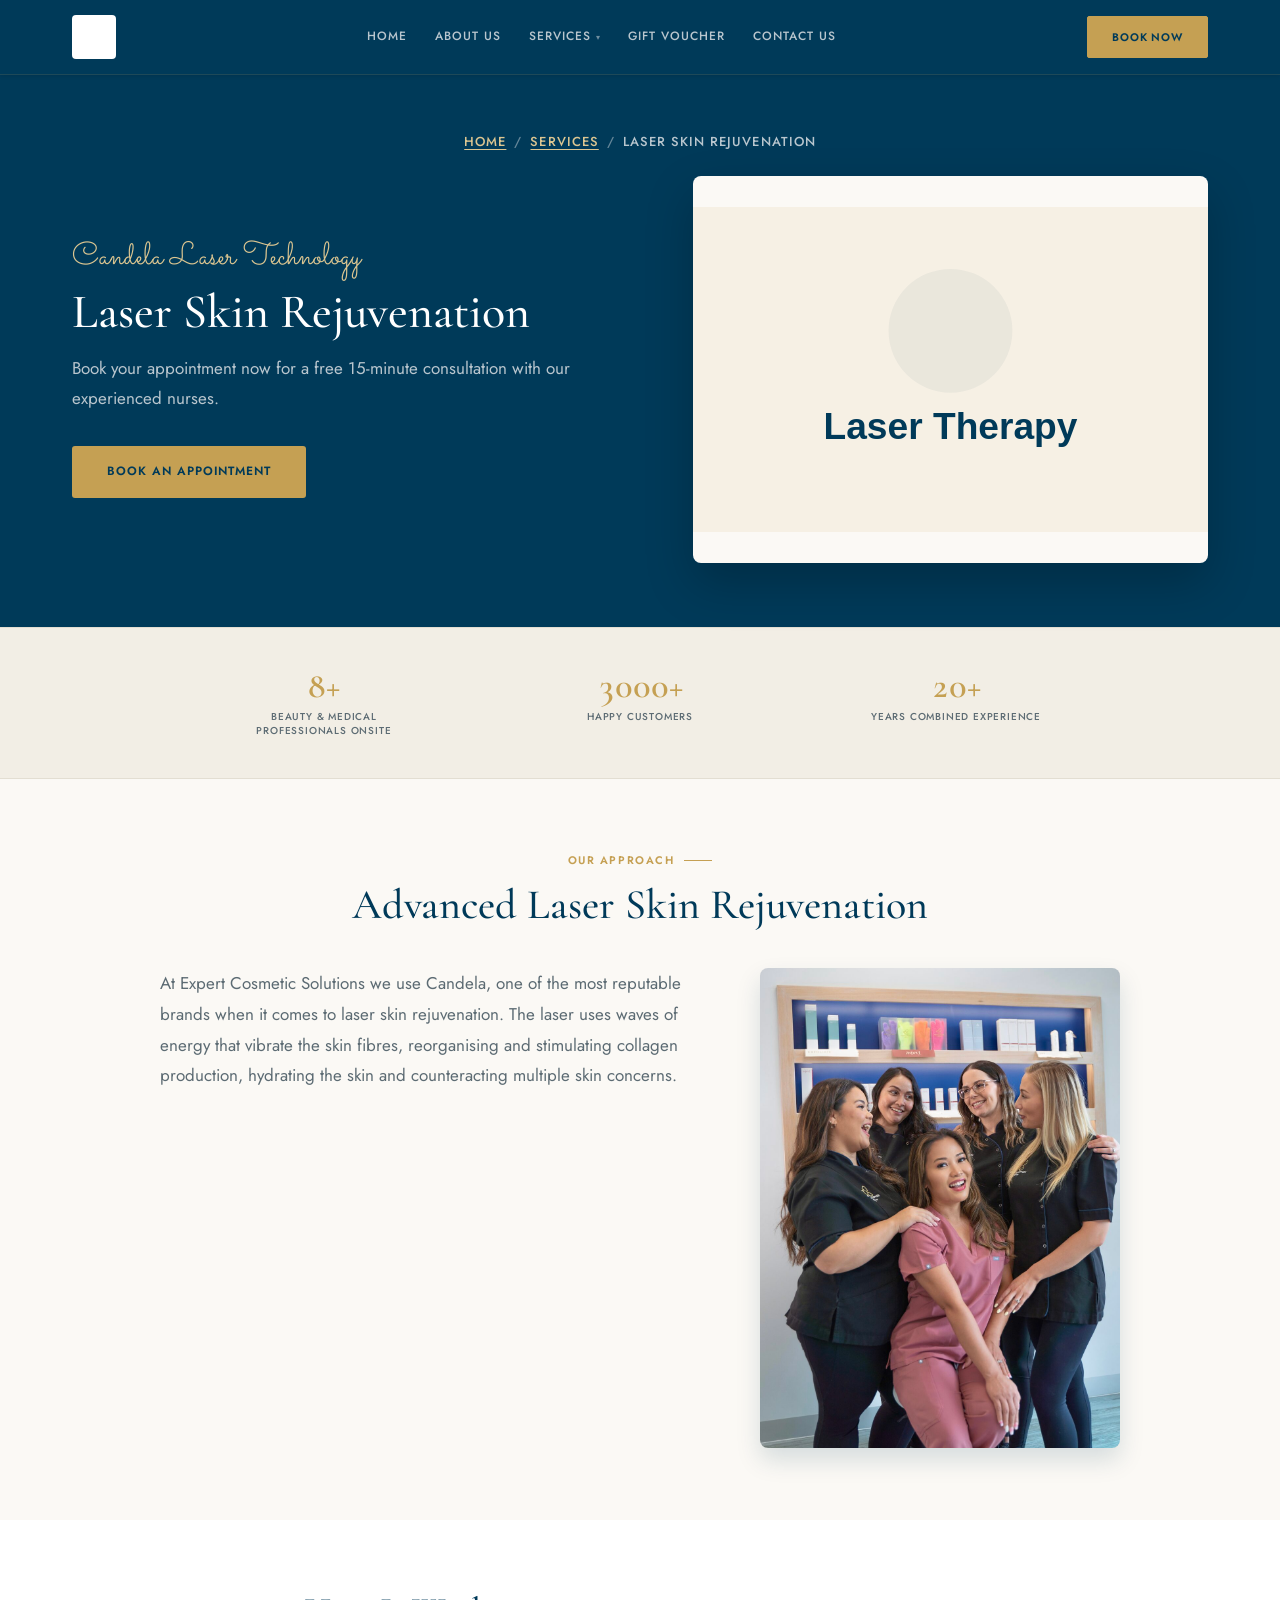
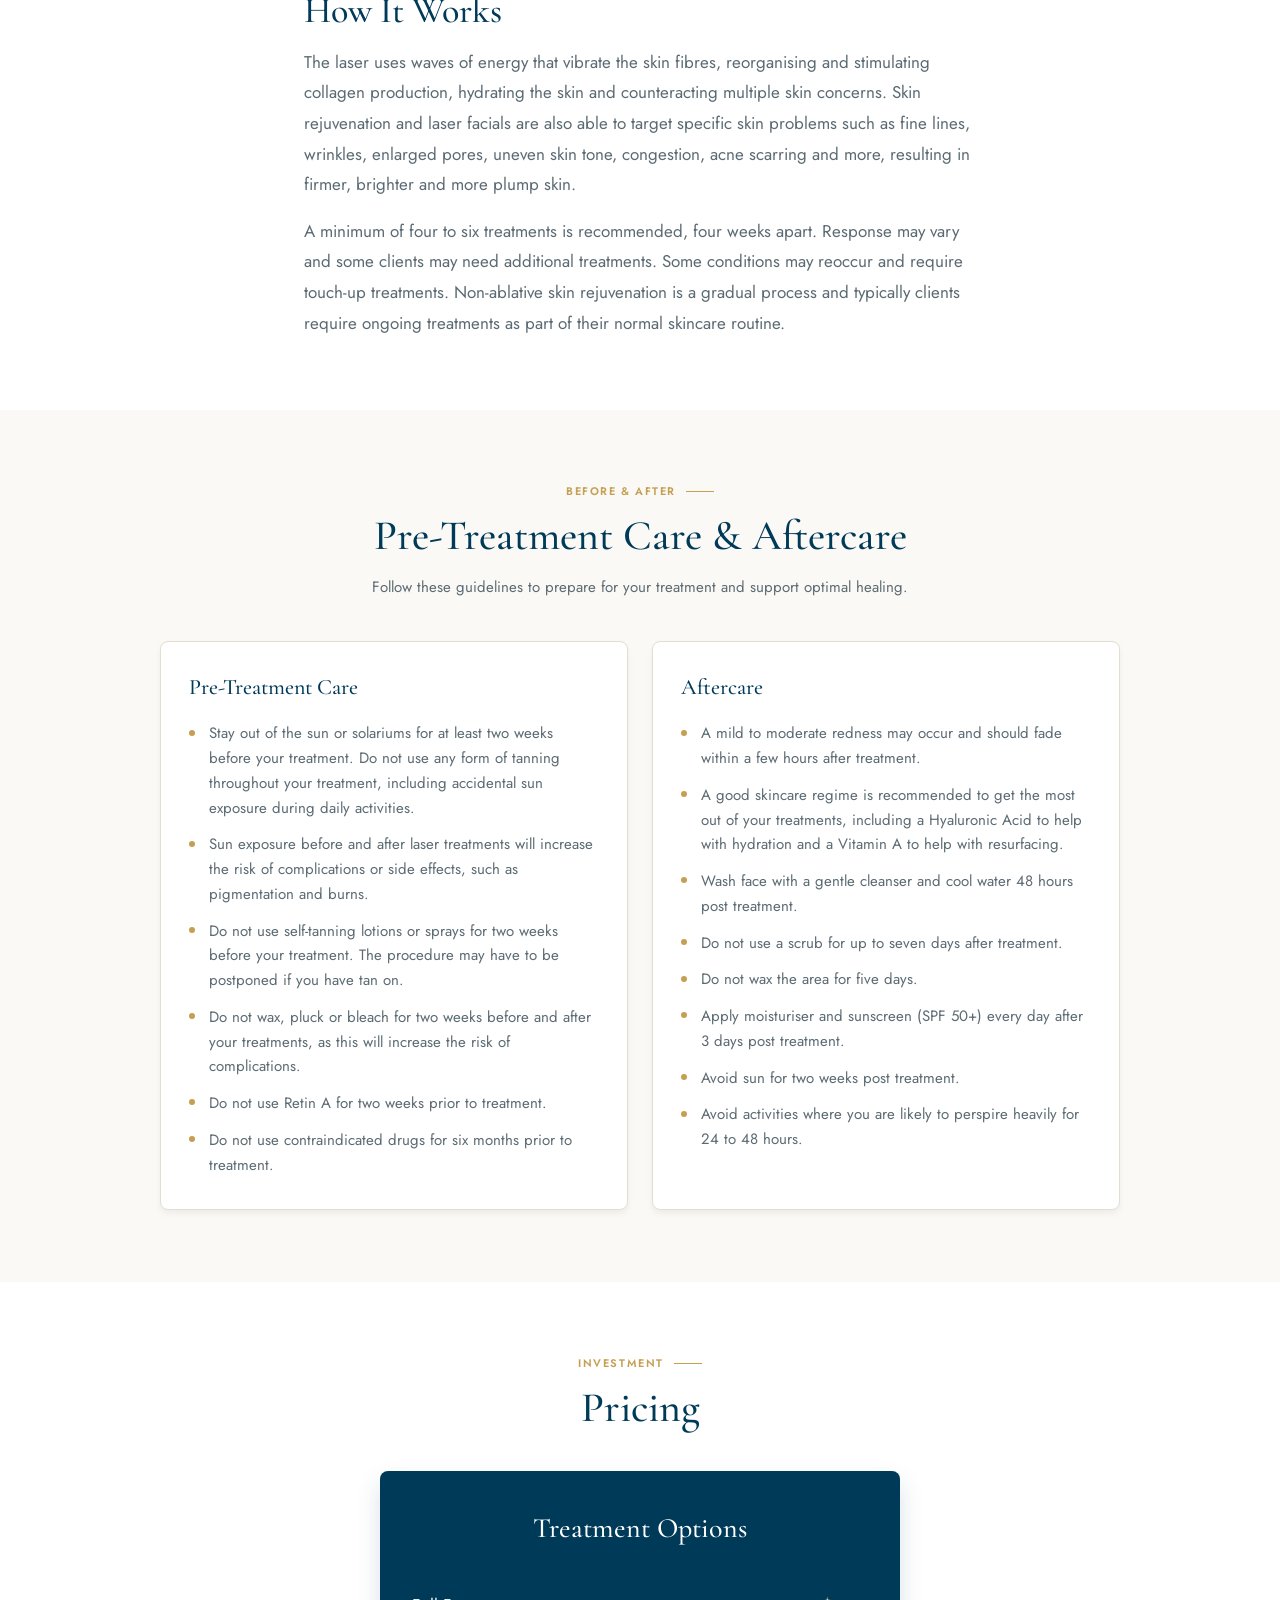
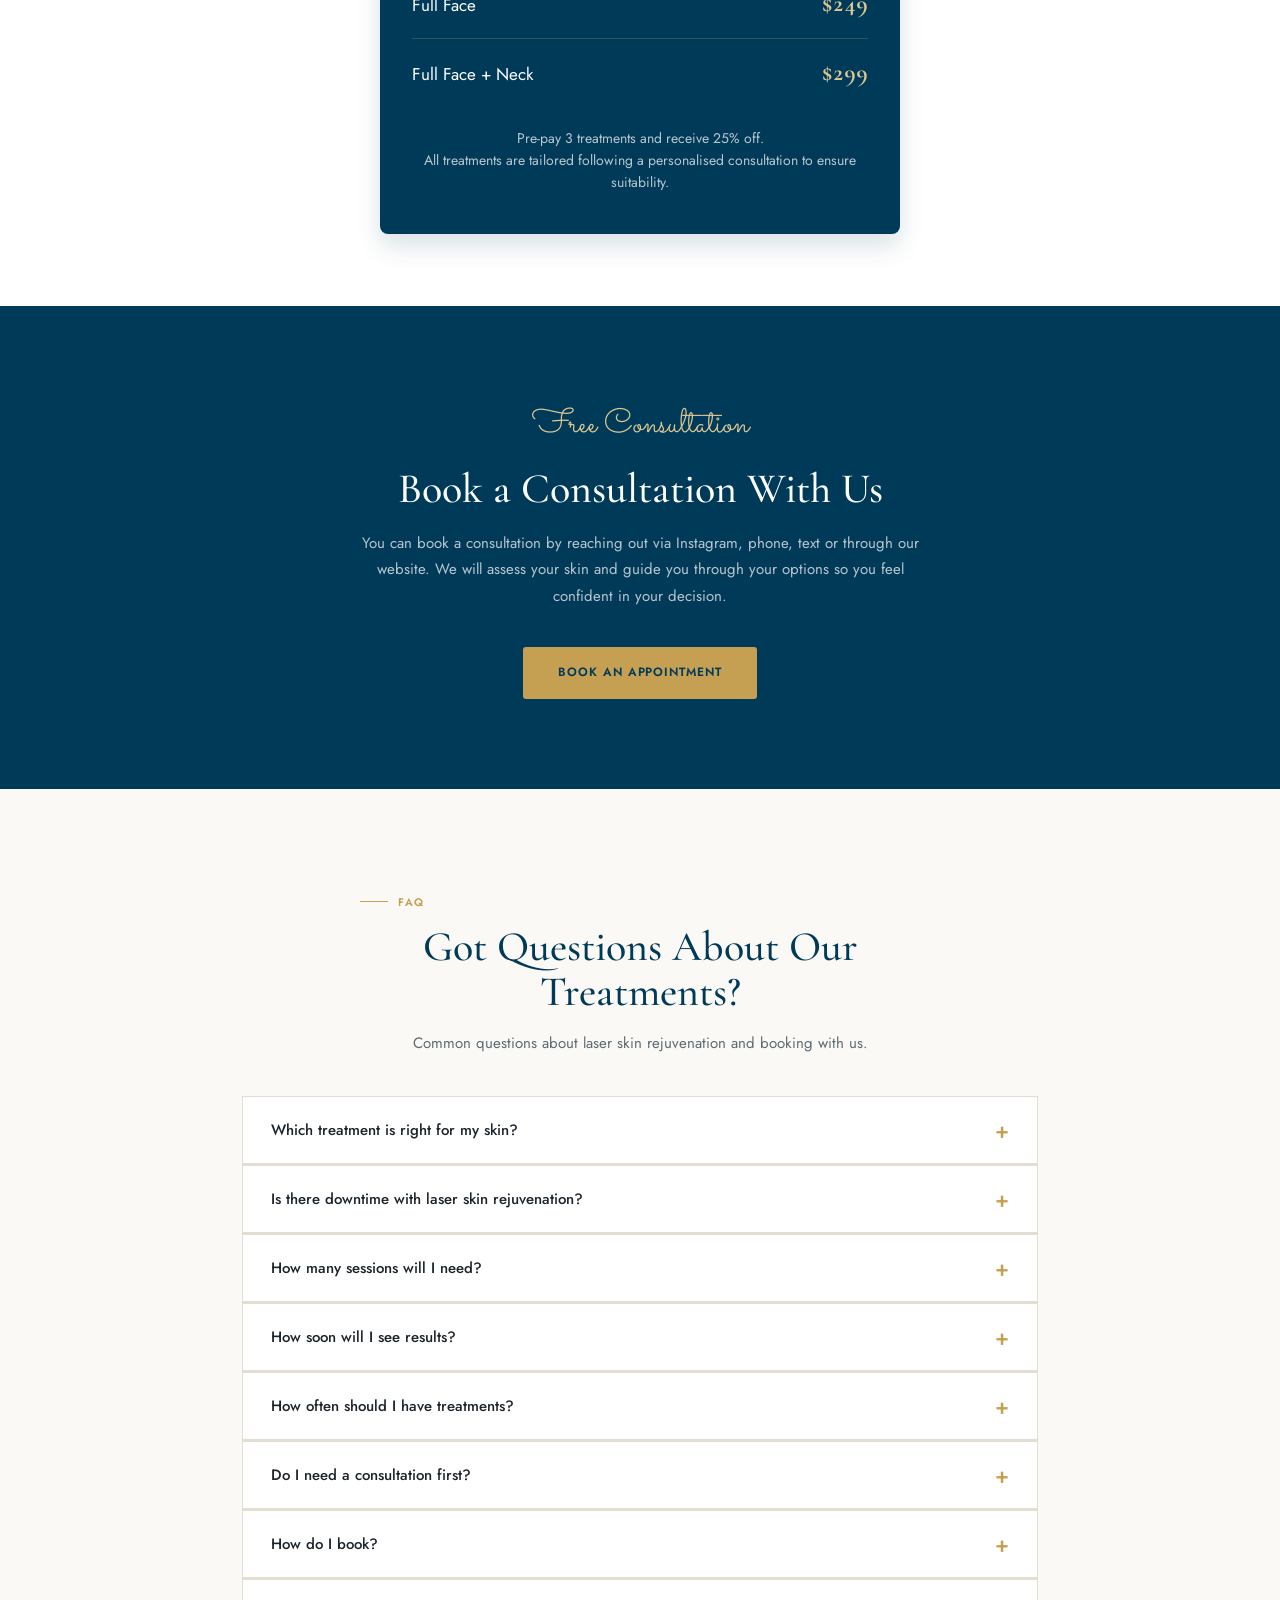
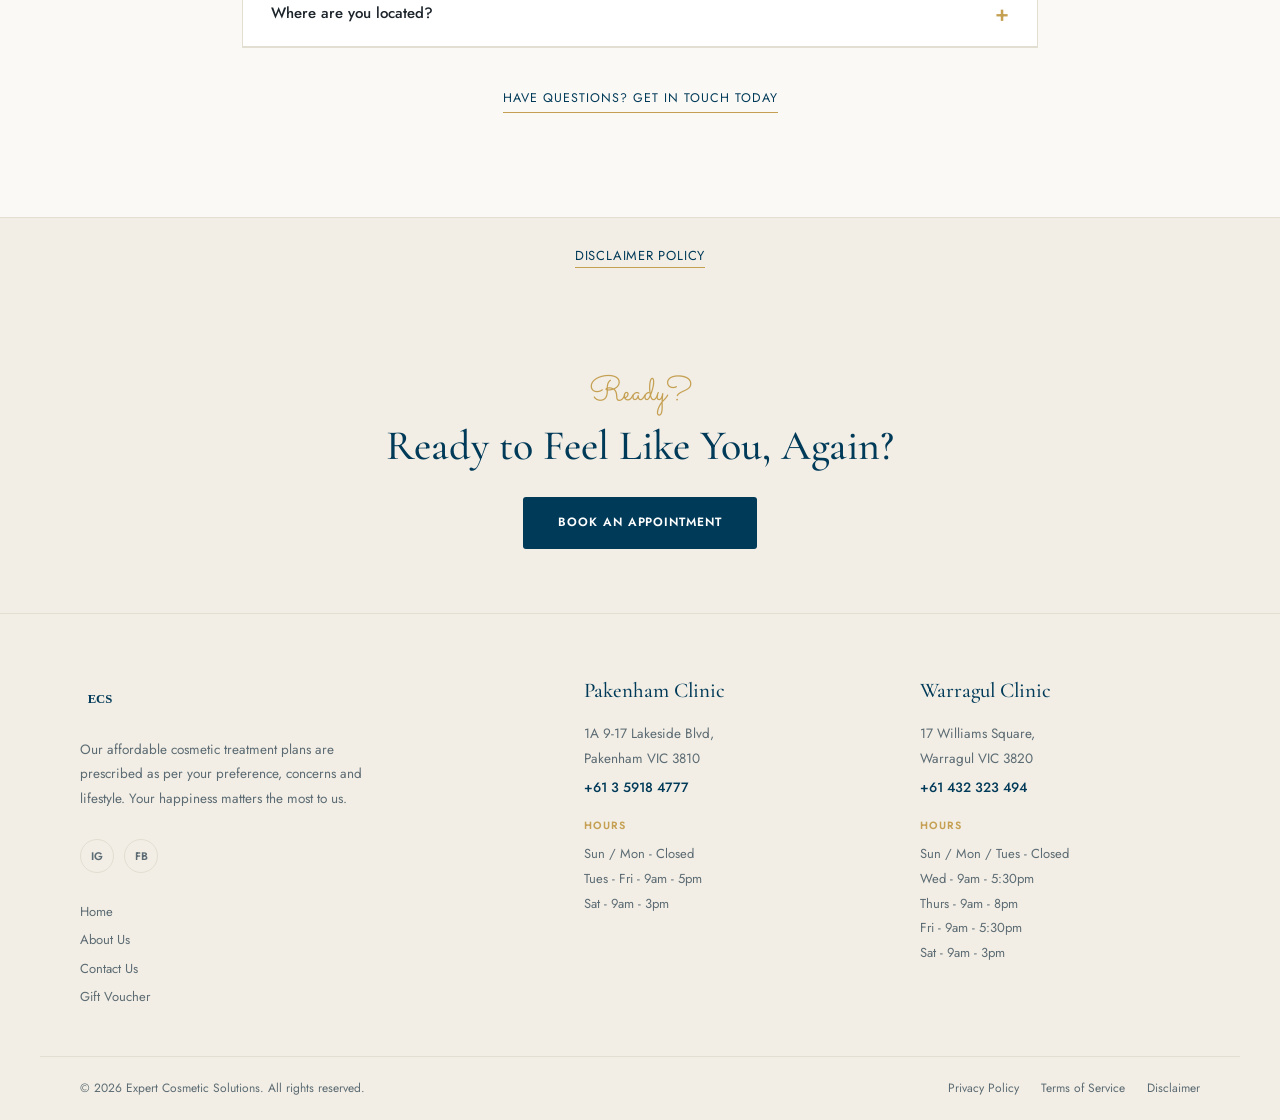
==== laser-skin-rejuvenation.html @ 759b57e5 "sample home and service pages" ====
<!DOCTYPE html>
<html lang="en">
<head>
<meta charset="utf-8">
<meta name="viewport" content="width=device-width, initial-scale=1">
<meta name="description" content="Laser skin rejuvenation at Expert Cosmetic Solutions. Candela non-ablative laser facials for fine lines, pores, tone and collagen stimulation in Pakenham and Warragul.">
<title>Laser Skin Rejuvenation | Expert Cosmetic Solutions</title>
<link rel="preconnect" href="https://fonts.googleapis.com">
<link rel="preconnect" href="https://fonts.gstatic.com" crossorigin>
<link href="https://fonts.googleapis.com/css2?family=Cormorant+Garamond:ital,wght@0,400;0,500;0,600;1,400&family=Jost:wght@400;500;600&family=Sacramento&display=swap" rel="stylesheet">
<link rel="stylesheet" href="css/main.css">
<link rel="stylesheet" href="css/service-page.css">
</head>
<body class="service-page">

<a href="#main" class="skip-link">Skip to main content</a>

<header id="header">
  <div class="header-inner">
    <a href="index.html" class="site-logo-link">
      <img class="site-logo" data-ecs-asset="logoMark" alt="Expert Cosmetic Solutions" width="44" height="44">
    </a>
    <nav id="desktopNav" aria-label="Primary">
      <a href="index.html">Home</a>
      <a href="index.html#about">About Us</a>
      <div class="svc-parent">
        <a href="index.html#services" aria-current="page">Services <span class="nav-chevron" aria-hidden="true">&#9662;</span></a>
        <div id="svcDrop">
          <a href="https://expertcosmeticsolutions.com.au/dermal-fillers/" class="svc-drop-link">Consultation with our Nurses</a>
          <a href="https://expertcosmeticsolutions.com.au/laser-hair-removal/" class="svc-drop-link">Laser Hair Removal</a>
          <a href="https://expertcosmeticsolutions.com.au/facial-skin-peels/" class="svc-drop-link">Facials &amp; Peels</a>
          <a href="https://expertcosmeticsolutions.com.au/microdermabrasion/" class="svc-drop-link">Skin Needling Treatment</a>
          <a href="https://expertcosmeticsolutions.com.au/laser-pigmentation-removal/" class="svc-drop-link">Laser Pigmentation Removal</a>
          <a href="https://expertcosmeticsolutions.com.au/laser-vein-removal/" class="svc-drop-link">Laser Vein Removal</a>
          <a href="laser-skin-rejuvenation.html" class="svc-drop-link" aria-current="page">Laser Skin Rejuvenation</a>
        </div>
      </div>
      <a href="index.html#gift">Gift Voucher</a>
      <a href="#contact">Contact Us</a>
    </nav>
    <div class="header-actions">
      <a href="https://bookings.gettimely.com/expertcosmeticsolutions1/book" target="_blank" rel="noopener noreferrer" class="btn-header">Book Now</a>
      <button id="navToggle" type="button" aria-label="Toggle menu" aria-expanded="false" aria-controls="mobileMenu">
        <span id="ham1"></span>
        <span id="ham2"></span>
        <span id="ham3"></span>
      </button>
    </div>
  </div>
  <div id="mobileMenu">
    <div class="mobile-menu-inner">
      <a href="index.html">Home</a>
      <a href="index.html#about">About Us</a>
      <a href="laser-skin-rejuvenation.html" aria-current="page">Laser Skin Rejuvenation</a>
      <a href="index.html#gift">Gift Voucher</a>
      <a href="#contact">Contact Us</a>
      <a href="https://bookings.gettimely.com/expertcosmeticsolutions1/book" target="_blank" rel="noopener noreferrer" class="mobile-book-btn">Book an Appointment</a>
    </div>
  </div>
</header>

<main id="main">

<section class="page-hero" aria-labelledby="service-title">
  <div class="page-wrap page-hero-shell">
    <nav class="breadcrumb" aria-label="Breadcrumb">
      <a href="index.html">Home</a>
      <span class="breadcrumb-sep" aria-hidden="true">/</span>
      <a href="index.html#services">Services</a>
      <span class="breadcrumb-sep" aria-hidden="true">/</span>
      <span aria-current="page">Laser Skin Rejuvenation</span>
    </nav>
    <div class="page-hero-grid">
      <div class="page-hero-copy">
        <p class="accent-script">Candela Laser Technology</p>
        <h1 id="service-title">Laser Skin Rejuvenation</h1>
        <p class="lead">Book your appointment now for a free 15-minute consultation with our experienced nurses.</p>
        <a href="https://bookings.gettimely.com/expertcosmeticsolutions1/book" target="_blank" rel="noopener noreferrer" class="btn btn-secondary">Book an Appointment</a>
      </div>
      <figure class="page-hero-media">
        <img data-ecs-asset="serviceLaserRejuvenation" alt="Illustration representing laser skin rejuvenation treatment" width="640" height="480" loading="eager" decoding="async">
        <figcaption class="visually-hidden">Laser skin rejuvenation treatment illustration</figcaption>
      </figure>
    </div>
  </div>
</section>

<div class="stat-banner" aria-label="Clinic credentials">
  <div class="page-wrap">
    <div class="stat-row">
      <div class="stat-item">
        <div class="number">8+</div>
        <div class="label">Beauty &amp; Medical Professionals Onsite</div>
      </div>
      <div class="stat-item">
        <div class="number">3000+</div>
        <div class="label">Happy Customers</div>
      </div>
      <div class="stat-item">
        <div class="number">20+</div>
        <div class="label">Years Combined Experience</div>
      </div>
    </div>
  </div>
</div>

<section class="content-section alt-bg" aria-labelledby="intro-heading">
  <div class="page-wrap">
    <div class="section-intro reveal">
      <div class="section-label">Our Approach</div>
      <h2 id="intro-heading">Advanced Laser Skin Rejuvenation</h2>
    </div>
    <div class="intro-grid reveal">
      <div class="prose prose-flush">
        <p>At Expert Cosmetic Solutions we use Candela, one of the most reputable brands when it comes to laser skin rejuvenation. The laser uses waves of energy that vibrate the skin fibres, reorganising and stimulating collagen production, hydrating the skin and counteracting multiple skin concerns.</p>
      </div>
      <figure class="intro-media">
        <img data-ecs-asset="aboutTeam" alt="Expert Cosmetic Solutions clinical team in Pakenham" width="600" height="800" loading="lazy" decoding="async">
      </figure>
    </div>
  </div>
</section>

<section class="content-section" aria-labelledby="how-heading">
  <div class="page-wrap">
    <div class="prose reveal">
      <h2 id="how-heading">How It Works</h2>
      <p>The laser uses waves of energy that vibrate the skin fibres, reorganising and stimulating collagen production, hydrating the skin and counteracting multiple skin concerns. Skin rejuvenation and laser facials are also able to target specific skin problems such as fine lines, wrinkles, enlarged pores, uneven skin tone, congestion, acne scarring and more, resulting in firmer, brighter and more plump skin.</p>
      <p>A minimum of four to six treatments is recommended, four weeks apart. Response may vary and some clients may need additional treatments. Some conditions may reoccur and require touch-up treatments. Non-ablative skin rejuvenation is a gradual process and typically clients require ongoing treatments as part of their normal skincare routine.</p>
    </div>
  </div>
</section>

<section class="content-section alt-bg" aria-labelledby="care-heading">
  <div class="page-wrap">
    <div class="section-intro reveal">
      <div class="section-label">Before &amp; After</div>
      <h2 id="care-heading">Pre-Treatment Care &amp; Aftercare</h2>
      <p class="section-subtitle">Follow these guidelines to prepare for your treatment and support optimal healing.</p>
    </div>
    <div class="care-grid reveal">
      <article class="care-card">
        <h3>Pre-Treatment Care</h3>
        <ul class="content-list">
          <li>Stay out of the sun or solariums for at least two weeks before your treatment. Do not use any form of tanning throughout your treatment, including accidental sun exposure during daily activities.</li>
          <li>Sun exposure before and after laser treatments will increase the risk of complications or side effects, such as pigmentation and burns.</li>
          <li>Do not use self-tanning lotions or sprays for two weeks before your treatment. The procedure may have to be postponed if you have tan on.</li>
          <li>Do not wax, pluck or bleach for two weeks before and after your treatments, as this will increase the risk of complications.</li>
          <li>Do not use Retin A for two weeks prior to treatment.</li>
          <li>Do not use contraindicated drugs for six months prior to treatment.</li>
        </ul>
      </article>
      <article class="care-card">
        <h3>Aftercare</h3>
        <ul class="content-list">
          <li>A mild to moderate redness may occur and should fade within a few hours after treatment.</li>
          <li>A good skincare regime is recommended to get the most out of your treatments, including a Hyaluronic Acid to help with hydration and a Vitamin A to help with resurfacing.</li>
          <li>Wash face with a gentle cleanser and cool water 48 hours post treatment.</li>
          <li>Do not use a scrub for up to seven days after treatment.</li>
          <li>Do not wax the area for five days.</li>
          <li>Apply moisturiser and sunscreen (SPF 50+) every day after 3 days post treatment.</li>
          <li>Avoid sun for two weeks post treatment.</li>
          <li>Avoid activities where you are likely to perspire heavily for 24 to 48 hours.</li>
        </ul>
      </article>
    </div>
  </div>
</section>

<section class="content-section" aria-labelledby="pricing-heading">
  <div class="page-wrap">
    <div class="section-intro reveal">
      <div class="section-label">Investment</div>
      <h2 id="pricing-heading">Pricing</h2>
    </div>
    <div class="pricing-panel reveal">
      <h3 class="pricing-panel-title">Treatment Options</h3>
      <ul class="price-list">
        <li>
          <span>Full Face</span>
          <strong>$249</strong>
        </li>
        <li>
          <span>Full Face + Neck</span>
          <strong>$299</strong>
        </li>
      </ul>
      <p class="pricing-note">Pre-pay 3 treatments and receive 25% off.<br>All treatments are tailored following a personalised consultation to ensure suitability.</p>
    </div>
  </div>
</section>

<section id="bookcta" class="service-book-cta" aria-labelledby="book-heading">
  <div class="bookcta-content reveal">
    <p class="accent-script">Free Consultation</p>
    <h2 id="book-heading">Book a Consultation With Us</h2>
    <p>You can book a consultation by reaching out via Instagram, phone, text or through our website. We will assess your skin and guide you through your options so you feel confident in your decision.</p>
    <a href="https://bookings.gettimely.com/expertcosmeticsolutions1/book" target="_blank" rel="noopener noreferrer" class="btn btn-secondary">Book an Appointment</a>
  </div>
</section>

<section id="faq" class="content-section alt-bg" aria-labelledby="faq-heading">
  <div class="page-wrap faq-shell">
    <div class="faq-header reveal">
      <div class="section-label">FAQ</div>
      <h2 id="faq-heading">Got Questions About Our Treatments?</h2>
      <p class="section-subtitle">Common questions about laser skin rejuvenation and booking with us.</p>
    </div>
    <div class="faq-list reveal" id="faqList"></div>
    <div class="faq-more reveal">
      <a href="https://expertcosmeticsolutions.com.au/contact-us/" target="_blank" rel="noopener noreferrer">Have questions? Get in touch today</a>
    </div>
  </div>
</section>

</main>

<div class="disclaimer-link">
  <a href="https://expertcosmeticsolutions.com.au/disclaimer-policy/" target="_blank" rel="noopener noreferrer">Disclaimer Policy</a>
</div>

<footer id="contact">
  <div class="footer-cta">
    <div class="accent-script">Ready?</div>
    <h2>Ready to Feel Like You, Again?</h2>
    <a href="https://bookings.gettimely.com/expertcosmeticsolutions1/book" target="_blank" rel="noopener noreferrer" class="btn btn-primary">Book an Appointment</a>
  </div>
  <div class="footer-content">
    <div class="footer-brand">
      <img class="footer-logo" data-ecs-asset="logoFooter" alt="" width="40" height="40">
      <p>Our affordable cosmetic treatment plans are prescribed as per your preference, concerns and lifestyle. Your happiness matters the most to us.</p>
      <div class="footer-socials">
        <a href="https://www.instagram.com/expertcosmeticsolutions/" target="_blank" rel="noopener noreferrer" class="social-btn" aria-label="Instagram">IG</a>
        <a href="https://web.facebook.com/expertcosmeticsolutions/" target="_blank" rel="noopener noreferrer" class="social-btn" aria-label="Facebook">FB</a>
      </div>
      <div class="footer-links">
        <a href="index.html" class="footer-link">Home</a>
        <a href="https://expertcosmeticsolutions.com.au/about-us/" class="footer-link">About Us</a>
        <a href="https://expertcosmeticsolutions.com.au/contact-us/" class="footer-link">Contact Us</a>
        <a href="index.html#gift" class="footer-link">Gift Voucher</a>
      </div>
    </div>
    <div class="footer-section">
      <h3>Pakenham Clinic</h3>
      <p>1A 9-17 Lakeside Blvd,<br>Pakenham VIC 3810</p>
      <a href="tel:+61359184777" class="footer-phone">+61 3 5918 4777</a>
      <div class="footer-hours-label">Hours</div>
      <div class="footer-hours">Sun / Mon - Closed<br>Tues - Fri - 9am - 5pm<br>Sat - 9am - 3pm</div>
    </div>
    <div class="footer-section">
      <h3>Warragul Clinic</h3>
      <p>17 Williams Square,<br>Warragul VIC 3820</p>
      <a href="tel:+61432323494" class="footer-phone">+61 432 323 494</a>
      <div class="footer-hours-label">Hours</div>
      <div class="footer-hours">Sun / Mon / Tues - Closed<br>Wed - 9am - 5:30pm<br>Thurs - 9am - 8pm<br>Fri - 9am - 5:30pm<br>Sat - 9am - 3pm</div>
    </div>
  </div>
  <div class="footer-bottom">
    <div>&copy; 2026 Expert Cosmetic Solutions. All rights reserved.</div>
    <div class="footer-bottom-links">
      <a href="https://expertcosmeticsolutions.com.au/privacy-policy/">Privacy Policy</a>
      <a href="https://expertcosmeticsolutions.com.au/terms-of-service/">Terms of Service</a>
      <a href="https://expertcosmeticsolutions.com.au/disclaimer-policy/">Disclaimer</a>
    </div>
  </div>
</footer>

<script src="js/assets.js"></script>
<script src="js/service-page.js" defer></script>
</body>
</html>
---- css/main.css ----
:root {
    /* Legacy tokens (existing bundle) */
    --primary: #003A59;
    --accent: #C5A053;
    --light: #FBF9F5;
    --pale: #F2EEE5;
    --border: #E3DED2;
    --text-dark: #1C242B;
    --text-light: #5C6B73;
    --text-lighter: #B9C6CE;

    /* Design system */
    --color-primary: #003A59;
    --color-accent: #C5A053;
    --color-background: #FBF9F5;
    --color-text-main: #333333;
    --color-text-muted: #666666;

    --font-sans: -apple-system, BlinkMacSystemFont, "Segoe UI", Roboto, sans-serif;
    --font-serif: Georgia, "Times New Roman", serif;

    --spacing-sm: 0.5rem;
    --spacing-md: 1rem;
    --spacing-lg: 2rem;
    --spacing-xl: 4rem;

    --shadow-sm: 0 1px 4px rgba(0, 0, 0, 0.12);
    --shadow-md: 0 4px 6px rgba(0, 0, 0, 0.05);
    --shadow-hover: 0 12px 24px rgba(0, 58, 89, 0.15);

    --radius-md: 8px;

    /* Brand typography (Grande Regular / Tosca Beauty — web fallbacks) */
    --font-brand-serif: 'Cormorant Garamond', Georgia, 'Times New Roman', serif;
    --font-brand-script: 'Sacramento', cursive;
    --font-brand-sans: 'Jost', var(--font-sans);

    /* Accent tints from brand gold */
    --accent-light: #DCC691;
    --accent-muted: rgba(197, 160, 83, 0.15);

    /* Motion — minimal, elegant */
    --motion-fast: 160ms;
    --motion-base: 280ms;
    --motion-slow: 480ms;
    --motion-ease: cubic-bezier(0.4, 0, 0.2, 1);
    --motion-ease-out: cubic-bezier(0, 0, 0.2, 1);
    --motion-ease-soft: cubic-bezier(0.22, 1, 0.36, 1);
  }
  
  *, *::before, *::after { box-sizing: border-box; margin: 0; padding: 0; }
  html { scroll-behavior: smooth; font-size: 16px; }
  body {
    font-family: var(--font-brand-sans);
    color: var(--color-text-main, var(--text-dark));
    background: var(--color-background, var(--light));
    -webkit-font-smoothing: antialiased;
    line-height: 1.65;
  }
  a { text-decoration: none; color: inherit; }
  ul { list-style: none; }
  img { display: block; max-width: 100%; }

  :focus-visible {
    outline: 2px solid var(--accent);
    outline-offset: 3px;
  }

  /* MOTION — restrained entrance & scroll reveals */
  @keyframes heroEnter {
    from { opacity: 0; transform: translateY(8px); }
    to { opacity: 1; transform: translateY(0); }
  }

  @keyframes fadeIn {
    from { opacity: 0; }
    to { opacity: 1; }
  }

  @keyframes heroImageEnter {
    from { opacity: 0; transform: scale(1.025); }
    to { opacity: 1; transform: scale(1); }
  }

  .hero-content > .accent-script,
  .hero-content > h1,
  .hero-content > p,
  .hero-content > .hero-buttons,
  .hero-content > .stat-row {
    opacity: 0;
    animation: heroEnter var(--motion-slow) var(--motion-ease-soft) both;
  }

  .hero-content > .accent-script { animation-delay: 0.05s; }
  .hero-content > h1 { animation-delay: 0.11s; }
  .hero-content > p { animation-delay: 0.17s; }
  .hero-content > .hero-buttons { animation-delay: 0.23s; }
  .hero-content > .stat-row { animation-delay: 0.31s; }

  .hero-image-wrap {
    animation: fadeIn calc(var(--motion-slow) + 60ms) var(--motion-ease-soft) 0.08s both;
  }

  .reveal {
    opacity: 0;
    transform: translateY(8px);
    transition:
      opacity var(--motion-slow) var(--motion-ease-soft),
      transform var(--motion-slow) var(--motion-ease-soft);
    transition-delay: var(--reveal-delay, 0ms);
  }

  .reveal.is-visible {
    opacity: 1;
    transform: translateY(0);
  }

  header.is-scrolled {
    box-shadow: 0 4px 24px rgba(0, 58, 89, 0.12);
  }

  @media (prefers-reduced-motion: reduce) {
    html { scroll-behavior: auto; }

    .hero-content > *,
    .hero-image-wrap,
    .hero-img,
    .trust-badge {
      animation: none !important;
      opacity: 1 !important;
      transform: none !important;
    }

    .reveal {
      opacity: 1;
      transform: none;
      transition: none;
    }

    *,
    *::before,
    *::after {
      animation-duration: 0.01ms !important;
      animation-iteration-count: 1 !important;
      transition-duration: 0.01ms !important;
    }
  }
  
  /* HEADER */
  header {
    position: sticky;
    top: 0;
    z-index: 200;
    background: var(--primary);
    border-bottom: 1px solid var(--accent-muted);
    backdrop-filter: blur(8px);
    box-shadow: var(--shadow-sm);
    transition:
      box-shadow var(--motion-base) var(--motion-ease-soft),
      border-color var(--motion-base) var(--motion-ease-soft);
  }
  header > div { max-width: 1200px; margin: 0 auto; padding: 0 32px; display: flex; align-items: center; justify-content: space-between; height: 74px; }
  
  header a:first-child img { filter: brightness(0) invert(1); width: 44px; height: 44px; object-fit: contain; }
  
  nav { display: flex; align-items: center; gap: 28px; font-size: 12px; letter-spacing: 0.08em; text-transform: uppercase; font-weight: 500; }
  nav a { color: var(--text-lighter); transition: color var(--motion-base) var(--motion-ease-soft); position: relative; }
  nav a:hover { color: var(--accent); }
  
  .svc-parent { position: relative; }
  #svcDrop { position: absolute; top: calc(100% + 8px); left: -16px; background: #fff; border: 1px solid var(--border); border-radius: 3px; padding: 8px 0; min-width: 240px; box-shadow: 0 12px 32px rgba(0, 58, 89, 0.12); opacity: 0; pointer-events: none; transform: translateY(-6px); transition: opacity var(--motion-base) var(--motion-ease-soft), transform var(--motion-base) var(--motion-ease-soft); }
  .svc-parent:hover #svcDrop { opacity: 1; pointer-events: all; transform: translateY(0); }
  
  .svc-drop-link { display: block; padding: 10px 20px; font-size: 12px; color: var(--text-light); text-transform: none; letter-spacing: 0.02em; border-bottom: 1px solid var(--pale); transition: background-color var(--motion-fast) var(--motion-ease-soft), color var(--motion-fast) var(--motion-ease-soft); font-weight: 400; }
  .svc-drop-link:last-child { border-bottom: none; }
  .svc-drop-link:hover { background: var(--light); color: var(--primary); }
  
  .btn-header { background: var(--accent); color: var(--primary); padding: 11px 24px; font-size: 11px; letter-spacing: 0.08em; text-transform: uppercase; border-radius: 2px; white-space: nowrap; transition: background-color var(--motion-base) var(--motion-ease-soft), color var(--motion-base) var(--motion-ease-soft), box-shadow var(--motion-base) var(--motion-ease-soft), transform var(--motion-fast) var(--motion-ease-soft); font-weight: 600; border: 1px solid var(--accent); }
  .btn-header:hover { background: transparent; color: var(--accent); box-shadow: inset 0 0 0 1px var(--accent); transform: translateY(-1px); }
  .btn-header:active { transform: translateY(0); }
  
  #navToggle { display: none; width: 38px; height: 38px; border: 1px solid var(--text-lighter); background: transparent; border-radius: 2px; cursor: pointer; flex-direction: column; align-items: center; justify-content: center; gap: 5px; padding: 0; transition: border-color var(--motion-base) var(--motion-ease-soft); }
  #navToggle:hover { border-color: var(--accent); }
  
  #navToggle span { display: block; width: 18px; height: 1.5px; background: #fff; transition: transform var(--motion-base) var(--motion-ease-soft), opacity var(--motion-base) var(--motion-ease-soft); }
  
  #mobileMenu { display: none; overflow: hidden; max-height: 0; transition: max-height var(--motion-slow) var(--motion-ease-soft); background: var(--primary); border-top: 1px solid rgba(197, 160, 83, 0.15); }
  #mobileMenu a { display: block; padding: 13px 0; font-size: 13px; color: var(--text-lighter); border-bottom: 1px solid rgba(197, 160, 83, 0.15); text-transform: uppercase; letter-spacing: 0.06em; font-weight: 500; transition: color var(--motion-fast) var(--motion-ease-soft); }
  #mobileMenu a:hover { color: var(--accent); }
  
  /* SECTIONS */
  section { scroll-margin-top: 84px; }
  
  .section-label { font-size: 11px; letter-spacing: 0.14em; text-transform: uppercase; color: var(--accent); font-weight: 600; margin-bottom: 14px; display: flex; align-items: center; gap: 10px; }
  .section-label::before { content: ''; width: 28px; height: 1px; background: var(--accent); flex-shrink: 0; }
  
  h1, h2, h3 { font-family: var(--font-brand-serif); color: var(--primary); font-weight: 500; }
  h2 { font-size: 42px; line-height: 1.07; margin-bottom: 16px; }
  h3 { font-size: 21px; line-height: 1.25; }
  
  .section-subtitle { font-size: 15px; color: var(--text-light); line-height: 1.7; }
  
  /* BUTTONS */
  .btn { border-radius: 3px; transition: background-color var(--motion-base) var(--motion-ease-soft), color var(--motion-base) var(--motion-ease-soft), border-color var(--motion-base) var(--motion-ease-soft), box-shadow var(--motion-base) var(--motion-ease-soft), transform var(--motion-fast) var(--motion-ease-soft); border: 1px solid transparent; cursor: pointer; display: inline-flex; align-items: center; gap: 6px; }
  .btn:hover { transform: translateY(-1px); }
  .btn:active { transform: translateY(0); transition-duration: 80ms; }
  .btn-primary { background: var(--primary); color: #fff; padding: 15px 34px; font-size: 12px; letter-spacing: 0.08em; text-transform: uppercase; font-weight: 600; }
  .btn-primary:hover { background: transparent; color: var(--primary); border-color: var(--primary); box-shadow: 0 0 0 2px var(--primary); }
  
  .btn-secondary { background: var(--accent); color: var(--primary); padding: 15px 34px; font-size: 12px; letter-spacing: 0.08em; text-transform: uppercase; font-weight: 600; }
  .btn-secondary:hover { background: transparent; color: var(--accent); border-color: var(--accent); }
  
  .btn-outline { border: 1px solid var(--border); color: var(--text-light); padding: 15px 24px; font-size: 12px; letter-spacing: 0.08em; text-transform: uppercase; font-weight: 600; }
  .btn-outline:hover { border-color: var(--primary); color: var(--primary); }
  
  /* HERO */
  .hero-grid { display: grid; grid-template-columns: 1fr 1fr; min-height: 680px; background: var(--light); position: relative; gap: 0; }
  .hero-text,
  .hero-content {
    display: flex;
    flex-direction: column;
    justify-content: center;
    padding: 80px 64px;
    position: relative;
    z-index: 2;
  }

  .hero-text .accent-script,
  .accent-script {
    font-family: var(--font-brand-script);
    font-size: 32px;
    color: var(--accent);
    line-height: 1;
    margin-bottom: 8px;
  }

  .hero-text h1 { font-size: 54px; line-height: 1.08; margin-bottom: 22px; }
  .hero-text > p { font-size: 15.5px; color: var(--text-light); max-width: 440px; margin-bottom: 36px; line-height: 1.8; }
  
  .hero-buttons { display: flex; flex-wrap: wrap; gap: 12px; margin-bottom: 52px; }
  .hero-buttons .btn { margin: 0; }
  
  .stat-row { display: flex; gap: 56px; padding-top: 32px; border-top: 1px solid var(--border); }
  .stat-row > div { flex: 1; }
  .stat-row .number { font-family: var(--font-brand-serif); font-size: 36px; color: var(--accent); font-weight: 600; line-height: 1; }
  .stat-row .label { font-size: 10px; letter-spacing: 0.08em; text-transform: uppercase; color: var(--text-light); margin-top: 6px; line-height: 1.4; font-weight: 500; }
  
  .hero-image-wrap {
    position: relative;
    overflow: hidden;
    min-height: 100%;
  }

  .hero-image-wrap::before {
    content: '';
    position: absolute;
    inset: 0;
    background: linear-gradient(
      to bottom,
      rgba(0, 58, 89, 0.3) 0%,
      rgba(0, 58, 89, 0.8) 100%
    );
    z-index: 1;
    pointer-events: none;
  }

  .hero-img {
    width: 100%;
    height: 100%;
    object-fit: cover;
    display: block;
    position: relative;
    z-index: 0;
    animation: heroImageEnter calc(var(--motion-slow) + 120ms) var(--motion-ease-soft) 0.1s both;
  }
  
  .trust-badge {
    position: absolute;
    bottom: 28px;
    left: 28px;
    z-index: 2;
    background: rgba(251, 249, 245, 0.96);
    padding: 14px 20px;
    border-radius: 3px;
    display: flex;
    align-items: center;
    gap: 12px;
    box-shadow: 0 6px 20px rgba(0, 0, 0, 0.12);
    backdrop-filter: blur(8px);
    animation: fadeIn var(--motion-slow) var(--motion-ease-soft) 0.38s both;
  }
  .trust-badge-icon { width: 28px; height: 28px; background: var(--primary); border-radius: 50%; display: flex; align-items: center; justify-content: center; color: var(--accent); font-size: 12px; flex-shrink: 0; }
  .trust-badge-text { font-size: 10px; letter-spacing: 0.08em; text-transform: uppercase; color: var(--text-light); }
  .trust-badge-subtext { font-family: var(--font-brand-serif); font-size: 15px; color: var(--primary); font-weight: 500; }
  
  /* ABOUT */
  #about { padding: 104px 0; background: #fff; }
  .about-wrapper { max-width: 1200px; margin: 0 auto; padding: 0 40px; }
  .about-content { display: block; margin-bottom: 56px; }
  .about-text { margin-bottom: 40px; }
  .about-text p { font-size: 15.5px; color: var(--text-light); line-height: 1.8; margin-bottom: 16px; }
  .about-text a { font-size: 12.5px; letter-spacing: 0.08em; text-transform: uppercase; color: var(--primary); display: inline-flex; align-items: center; gap: 8px; border-bottom: 1px solid var(--accent); padding-bottom: 3px; transition: color var(--motion-base) var(--motion-ease-soft), gap var(--motion-base) var(--motion-ease-soft), border-color var(--motion-base) var(--motion-ease-soft); }
  .about-text a:hover { color: var(--accent); gap: 10px; }
  .about-text a:hover { color: var(--accent); }
  
  .about-image { width: 100%; height: auto; aspect-ratio: 3/4; object-fit: cover; border-radius: 4px; box-shadow: 0 12px 32px rgba(0, 58, 89, 0.12); margin-bottom: 56px; }
  
  .tiles-grid { display: grid; grid-template-columns: repeat(3, 1fr); gap: 2px; background: var(--border); border: 1px solid var(--border); }
  .tile { background: var(--light); padding: 32px 28px; }
  .tile .label { font-size: 10.5px; letter-spacing: 0.12em; text-transform: uppercase; color: var(--accent); margin-bottom: 10px; font-weight: 600; }
  .tile h3 { font-size: 22px; margin-bottom: 12px; }
  .tile p { font-size: 13.5px; color: var(--text-light); line-height: 1.7; }
  
  /* WHY ECS */
  #whyecs { padding: 104px 0; background: var(--light); }
  .why-header { text-align: center; max-width: 580px; margin: 0 auto 56px; }
  
  .features-grid { display: grid; grid-template-columns: repeat(3, 1fr); gap: 2px; background: var(--border); border: 1px solid var(--border); }
  .feature-card { background: #fff; padding: 38px 34px; }
  .feature-icon { width: 44px; height: 44px; background: var(--pale); border: 1px solid var(--accent-light); border-radius: 50%; display: flex; align-items: center; justify-content: center; color: var(--accent); font-size: 16px; margin-bottom: 20px; }
  
  .feature-card h3 { margin-bottom: 12px; }
  .feature-card p { font-size: 14px; color: var(--text-light); line-height: 1.75; }
  
  .cta-card { background: var(--primary); padding: 38px 34px; display: flex; flex-direction: column; justify-content: space-between; }
  .cta-card-title { font-family: var(--font-brand-script); font-size: 32px; color: var(--accent-light); margin-bottom: 12px; }
  .cta-card p { font-size: 14px; color: var(--text-lighter); line-height: 1.75; }
  .cta-card .btn-secondary { margin-top: 28px; }
  
  /* SERVICES */
  #services { padding: 104px 0; background: #fff; }
  .services-header { text-align: center; max-width: 560px; margin: 0 auto 56px; }
  
  .services-grid {
    display: grid;
    grid-template-columns: repeat(auto-fit, minmax(300px, 1fr));
    gap: var(--spacing-lg);
    padding: var(--spacing-lg);
    width: 100%;
    max-width: 1200px;
    margin: 0 auto;
  }

  .service-card {
    background-color: #ffffff;
    border-radius: var(--radius-md);
    overflow: hidden;
    transition: transform var(--motion-base) var(--motion-ease-soft),
                box-shadow var(--motion-base) var(--motion-ease-soft);
    box-shadow: var(--shadow-md);
    cursor: pointer;
  }

  .service-card:hover {
    transform: translateY(-5px);
    box-shadow: var(--shadow-hover);
  }

  .service-card img,
  .service-card svg {
    width: 100%;
    height: 190px;
    object-fit: cover;
    display: block;
    transition: transform calc(var(--motion-base) + 80ms) var(--motion-ease-soft);
  }

  .service-card:hover img,
  .service-card:hover svg {
    transform: scale(1.03);
  }
  
  .service-card-body { padding: 24px; background: #fff; }
  .service-card h3 { margin-bottom: 9px; font-size: 20px; }
  .service-card p { font-size: 13.5px; color: var(--text-light); margin-bottom: 15px; line-height: 1.65; }
  .service-card a { font-size: 12px; letter-spacing: 0.08em; text-transform: uppercase; color: var(--accent); font-weight: 600; display: inline-flex; align-items: center; gap: 6px; transition: color var(--motion-base) var(--motion-ease-soft), gap var(--motion-base) var(--motion-ease-soft); }
  .service-card a:hover { gap: 9px; }
  
  /* NEW CLIENTS */
  #newclients { background: var(--primary); padding: 76px 0; }
  .new-clients-content { max-width: 1200px; margin: 0 auto; padding: 0 40px; display: grid; grid-template-columns: 1.3fr 1fr 1fr auto; gap: 40px; align-items: center; }
  .new-clients-content > div { border-left: 1px solid rgba(197, 160, 83, 0.25); padding-left: 36px; }
  .new-clients-content > div:first-child { border-left: none; padding-left: 0; }
  
  .new-clients-content .accent-script { font-size: 26px; margin-bottom: 6px; }
  .new-clients-content h2 { color: #fff; font-size: 30px; line-height: 1.1; margin-bottom: 0; }
  .new-clients-content p { font-size: 13px; color: var(--text-lighter); line-height: 1.5; }
  
  /* YOU ARE OUR PRIORITY */
  #priority { padding: 104px 0; background: var(--pale); }
  .priority-header { text-align: center; max-width: 560px; margin: 0 auto 56px; }
  
  .priority-grid { display: grid; grid-template-columns: repeat(2, 1fr); gap: 2px; background: var(--border); border: 1px solid var(--border); max-width: 960px; margin: 0 auto; }
  .priority-item { background: #fff; padding: 34px 32px; }
  .priority-item-dot { width: 6px; height: 6px; background: var(--accent); border-radius: 50%; margin-bottom: 14px; }
  .priority-item h3 { margin-bottom: 10px; }
  .priority-item p { font-size: 14px; color: var(--text-light); line-height: 1.75; }
  
  /* BOOK CTA */
  #bookcta { background: var(--primary); padding: 90px 32px; text-align: center; }
  .bookcta-content { max-width: 600px; margin: 0 auto; }
  .bookcta-content .accent-script { font-size: 34px; margin-bottom: 12px; }
  .bookcta-content h2 { color: #fff; margin-bottom: 18px; }
  .bookcta-content p { font-size: 15px; color: var(--text-lighter); margin-bottom: 38px; line-height: 1.75; }
  
  /* FAQ */
  #faq { padding: 104px 0; background: var(--light); }
  .faq-header { text-align: center; max-width: 560px; margin: 0 auto 56px; }
  
  .faq-list { display: flex; flex-direction: column; gap: 2px; background: var(--border); border: 1px solid var(--border); max-width: 860px; margin: 0 auto; }
  .faq-item { background: #fff; }
  .faq-btn { width: 100%; text-align: left; background: none; border: none; border-bottom: 1px solid var(--border); padding: 22px 28px; cursor: pointer; display: flex; justify-content: space-between; align-items: center; gap: 16px; font-family: 'Jost', sans-serif; font-size: 15px; color: var(--text-dark); line-height: 1.4; font-weight: 500; transition: background-color var(--motion-fast) var(--motion-ease-soft), color var(--motion-fast) var(--motion-ease-soft); }
  .faq-btn:hover { background: var(--pale); color: var(--accent); }
  .faq-btn .faq-arrow { color: var(--accent); font-size: 22px; line-height: 1; flex-shrink: 0; transition: transform var(--motion-base) var(--motion-ease-soft); }
  .faq-item.is-open .faq-arrow { transform: rotate(45deg); }
  .faq-panel { max-height: 0; overflow: hidden; transition: max-height var(--motion-slow) var(--motion-ease-soft); background: var(--pale); }
  .faq-panel p { padding: 18px 28px 24px; font-size: 14px; color: var(--text-light); line-height: 1.75; opacity: 0; transform: translateY(-4px); transition: opacity var(--motion-base) var(--motion-ease-soft), transform var(--motion-base) var(--motion-ease-soft); }
  .faq-item.is-open .faq-panel p { opacity: 1; transform: translateY(0); }
  
  .faq-more { text-align: center; margin-top: 36px; }
  .faq-more a { font-size: 12.5px; letter-spacing: 0.08em; text-transform: uppercase; color: var(--primary); display: inline-flex; align-items: center; gap: 8px; border-bottom: 1px solid var(--accent); padding-bottom: 3px; transition: color var(--motion-base) var(--motion-ease-soft), gap var(--motion-base) var(--motion-ease-soft); }
  .faq-more a:hover { gap: 10px; }
  .faq-more a:hover { color: var(--accent); }
  
  /* INSTAGRAM */
  #instagram { padding: 90px 0; background: #fff; }
  .insta-header { text-align: center; margin-bottom: 36px; }
  .insta-header .section-label { justify-content: center; }
  .insta-header .section-label::before { order: 2; }
  .insta-header h2 { margin-bottom: 10px; }
  .insta-header p { font-size: 14px; color: var(--text-light); margin-top: 10px; line-height: 1.7; }
  
  .instagram-grid { display: grid; grid-template-columns: repeat(5, 1fr); gap: 4px; }
  .insta-item { background: var(--pale); aspect-ratio: 1; display: flex; align-items: center; justify-content: center; font-size: 10px; color: var(--text-lighter); letter-spacing: 0.1em; text-transform: uppercase; }
  
  .insta-link { text-align: center; margin-top: 28px; }
  .insta-link a { font-size: 12.5px; letter-spacing: 0.08em; text-transform: uppercase; color: var(--primary); display: inline-flex; align-items: center; gap: 8px; border-bottom: 1px solid var(--accent); padding-bottom: 3px; transition: color var(--motion-base) var(--motion-ease-soft), gap var(--motion-base) var(--motion-ease-soft); }
  .insta-link a:hover { color: var(--accent); gap: 10px; }
  
  /* FOOTER */
  footer { background: var(--pale); }
  .footer-cta { text-align: center; padding: 84px 32px 64px; border-bottom: 1px solid var(--border); }
  .footer-cta .accent-script { font-size: 34px; margin-bottom: 14px; }
  .footer-cta h2 { margin-bottom: 28px; }
  
  .footer-content { max-width: 1200px; margin: 0 auto; padding: 64px 40px 48px; display: grid; grid-template-columns: 1.6fr 1fr 1fr; gap: 56px; }
  
  .footer-brand img { width: 40px; height: 40px; object-fit: contain; margin-bottom: 20px; filter: brightness(0) invert(1); }
  .footer-brand p { font-size: 13.5px; color: var(--text-light); line-height: 1.8; max-width: 290px; margin-bottom: 28px; }
  
  .footer-socials { display: flex; gap: 10px; margin-bottom: 28px; }
  .social-btn { width: 34px; height: 34px; border: 1px solid var(--border); border-radius: 50%; display: flex; align-items: center; justify-content: center; font-size: 11px; color: var(--text-light); font-weight: 600; transition: background-color var(--motion-base) var(--motion-ease-soft), color var(--motion-base) var(--motion-ease-soft), border-color var(--motion-base) var(--motion-ease-soft), transform var(--motion-fast) var(--motion-ease-soft); }
  .social-btn:hover { background: var(--primary); color: #fff; border-color: var(--primary); transform: translateY(-1px); }
  
  .footer-links { display: flex; flex-direction: column; gap: 7px; }
  .footer-link { font-size: 13px; color: var(--text-light); transition: color var(--motion-base) var(--motion-ease-soft); }
  .footer-link:hover { color: var(--primary); }
  
  .footer-section h3 { font-size: 21px; margin-bottom: 18px; }
  .footer-section p { font-size: 13.5px; color: var(--text-light); line-height: 1.8; margin-bottom: 6px; }
  .footer-phone { font-size: 13.5px; color: var(--primary); display: block; margin-bottom: 18px; font-weight: 500; }
  
  .footer-hours-label { font-size: 10.5px; letter-spacing: 0.1em; text-transform: uppercase; color: var(--accent); margin-bottom: 8px; font-weight: 600; }
  .footer-hours { font-size: 13px; color: var(--text-light); line-height: 1.9; }
  
  .footer-bottom { border-top: 1px solid var(--border); max-width: 1200px; margin: 0 auto; padding: 22px 40px; display: flex; justify-content: space-between; align-items: center; font-size: 12px; color: var(--text-light); flex-wrap: wrap; gap: 12px; }
  .footer-bottom-links { display: flex; gap: 22px; }
  .footer-bottom a { color: var(--text-light); transition: color var(--motion-base) var(--motion-ease-soft); }
  .footer-bottom a:hover { color: var(--primary); }
  
  /* RESPONSIVE */
  @media (max-width: 900px) {
    #desktopNav { display: none !important; }
  }
  
  @media (max-width: 768px) {
    html { font-size: 14px; }
    .services-grid { gap: 1.5rem; padding: 1.5rem; }
    header > div { padding: 0 16px; height: 60px; }
    h2 { font-size: 32px !important; }
    .hero-grid { grid-template-columns: 1fr !important; min-height: auto !important; }
    .hero-text { padding: 40px 20px !important; }
    .hero-text h1 { font-size: 36px !important; }
    .hero-image-wrap { min-height: 300px; }
    .hero-img { min-height: 300px; }
    .stat-row { flex-direction: column !important; gap: 24px; }
    .hero-buttons { flex-direction: column !important; }
    .hero-buttons .btn { width: 100%; }
    .about-wrapper > div:nth-child(2) { grid-template-columns: 1fr !important; gap: 40px !important; }
    .tiles-grid { grid-template-columns: 1fr !important; }
    .features-grid { grid-template-columns: 1fr !important; }
    .new-clients-content { grid-template-columns: 1fr !important; gap: 20px !important; }
    .new-clients-content > div { border-left: none !important; border-bottom: 1px solid rgba(197, 160, 83, 0.2) !important; padding-left: 0 !important; padding-bottom: 18px !important; }
    .priority-grid { grid-template-columns: 1fr !important; }
    .instagram-grid { grid-template-columns: repeat(3, 1fr) !important; }
    .footer-content { grid-template-columns: 1fr !important; gap: 32px !important; }
    section { padding: 56px 0 !important; }
  }
  
  @media (max-width: 480px) {
    header > div { padding: 0 12px; height: 56px; }
    h2 { font-size: 28px !important; }
    .hero-text h1 { font-size: 28px !important; }
    .hero-text > p { font-size: 14px !important; }
    h3 { font-size: 18px !important; }
    .instagram-grid { grid-template-columns: repeat(2, 1fr) !important; }
    .footer-content { padding: 32px 20px !important; }
  }
---- css/service-page.css ----
/* Service page extensions — ECS brand */

.service-page {
  touch-action: manipulation;
}

.visually-hidden {
  position: absolute;
  width: 1px;
  height: 1px;
  padding: 0;
  margin: -1px;
  overflow: hidden;
  clip: rect(0, 0, 0, 0);
  white-space: nowrap;
  border: 0;
}

.skip-link {
  position: absolute;
  left: -9999px;
  top: auto;
  width: 1px;
  height: 1px;
  overflow: hidden;
  z-index: 1000;
}

.skip-link:focus {
  position: fixed;
  left: 1rem;
  top: 1rem;
  width: auto;
  height: auto;
  padding: 0.75rem 1rem;
  background: var(--primary);
  color: #fff;
  font-size: 0.875rem;
  border-radius: var(--radius-md);
  box-shadow: var(--shadow-md);
}

/* Header layout helpers */
.service-page .header-inner {
  max-width: 1200px;
  margin: 0 auto;
  padding: 0 32px;
  display: flex;
  align-items: center;
  justify-content: space-between;
  height: 74px;
}

.service-page .site-logo-link {
  display: flex;
  align-items: center;
  flex-shrink: 0;
}

.service-page .header-actions {
  display: flex;
  align-items: center;
  gap: 12px;
}

.service-page .nav-chevron {
  font-size: 8px;
  opacity: 0.6;
}

.service-page .mobile-menu-inner {
  padding: 8px 32px 28px;
}

.service-page .mobile-book-btn {
  background: var(--accent);
  color: var(--primary);
  margin-top: 18px;
  text-align: center;
  padding: 14px;
  border-radius: 2px;
  font-size: 13px;
  letter-spacing: 0.06em;
  text-transform: uppercase;
  font-weight: 600;
  display: block;
}

.service-page header .site-logo {
  filter: brightness(0) invert(1);
  width: 44px;
  height: 44px;
  object-fit: contain;
}

.page-hero {
  background: var(--primary);
  color: #fff;
  padding: 56px 0 64px;
}

.page-hero-shell {
  display: flex;
  flex-direction: column;
  gap: 1.5rem;
}

.page-hero-grid {
  display: grid;
  grid-template-columns: minmax(0, 1.05fr) minmax(0, 0.95fr);
  gap: clamp(2rem, 4vw, 3.5rem);
  align-items: center;
}

.page-hero-copy {
  text-align: left;
}

.page-hero-copy .btn {
  margin-top: 0.25rem;
}

.page-hero-media {
  margin: 0;
  border-radius: var(--radius-md);
  overflow: hidden;
  box-shadow: 0 20px 48px rgba(0, 0, 0, 0.22);
  aspect-ratio: 4 / 3;
  background: rgba(255, 255, 255, 0.06);
}

.page-hero-media img {
  width: 100%;
  height: 100%;
  object-fit: cover;
  display: block;
}

.page-hero .accent-script {
  font-family: var(--font-brand-script);
  font-size: clamp(1.5rem, 3vw, 2rem);
  color: var(--accent-light);
  margin-bottom: 0.75rem;
}

.page-hero h1 {
  font-family: var(--font-brand-serif);
  font-size: clamp(2rem, 5vw, 3rem);
  color: #fff;
  margin-bottom: 1rem;
  line-height: 1.1;
  text-wrap: balance;
}

.page-hero .lead {
  font-size: 1.0625rem;
  color: var(--text-lighter);
  max-width: 34rem;
  margin: 0 0 1.75rem;
  line-height: 1.75;
}

.page-wrap {
  max-width: 1200px;
  margin: 0 auto;
  padding: 0 2rem;
}

.content-section {
  padding: 4.5rem 0;
}

.content-section.alt-bg {
  background: var(--light);
}

.content-section:not(.alt-bg) {
  background: #fff;
}

.section-intro {
  max-width: 42rem;
  margin: 0 auto 2.5rem;
  text-align: center;
}

.section-intro .section-label {
  justify-content: center;
}

.section-intro .section-label::before {
  order: 2;
}

.section-intro h2 {
  text-wrap: balance;
}

.prose {
  max-width: 42rem;
  margin: 0 auto;
  font-size: 1.0625rem;
  color: var(--text-light);
  line-height: 1.8;
}

.prose-flush {
  margin: 0;
  max-width: none;
}

.prose p + p {
  margin-top: 1rem;
}

.prose h2,
.content-block h2 {
  font-family: var(--font-brand-serif);
  font-size: clamp(1.75rem, 3vw, 2.25rem);
  color: var(--primary);
  margin-bottom: 1rem;
  text-wrap: balance;
}

.intro-grid {
  display: grid;
  grid-template-columns: minmax(0, 1fr) minmax(280px, 360px);
  gap: clamp(2rem, 4vw, 3rem);
  align-items: start;
  max-width: 960px;
  margin: 0 auto;
}

.intro-media {
  margin: 0;
  border-radius: var(--radius-md);
  overflow: hidden;
  box-shadow: var(--shadow-hover);
  aspect-ratio: 3 / 4;
}

.intro-media img {
  width: 100%;
  height: 100%;
  object-fit: cover;
  display: block;
}

.stat-banner {
  background: var(--pale);
  border-top: 1px solid var(--border);
  border-bottom: 1px solid var(--border);
  padding: 2.5rem 0;
}

.stat-banner .stat-row {
  display: grid;
  grid-template-columns: repeat(3, minmax(0, 1fr));
  gap: clamp(1.5rem, 4vw, 3rem);
  max-width: 900px;
  margin: 0 auto;
  border-top: none;
  padding-top: 0;
}

.stat-banner .stat-item {
  text-align: center;
}

.stat-banner .number {
  font-family: var(--font-brand-serif);
  font-size: 2.25rem;
  color: var(--accent);
  font-weight: 600;
  line-height: 1;
  font-variant-numeric: tabular-nums;
}

.stat-banner .label {
  font-size: 0.625rem;
  letter-spacing: 0.08em;
  text-transform: uppercase;
  color: var(--text-light);
  margin-top: 0.4rem;
  max-width: 12rem;
  margin-inline: auto;
  line-height: 1.4;
}

.care-grid {
  display: grid;
  grid-template-columns: repeat(2, minmax(0, 1fr));
  gap: 1.5rem;
  max-width: 960px;
  margin: 0 auto;
}

.care-card {
  background: #fff;
  border: 1px solid var(--border);
  border-radius: var(--radius-md);
  padding: 2rem 1.75rem;
  box-shadow: var(--shadow-md);
  height: 100%;
}

.care-card h3 {
  font-family: var(--font-brand-serif);
  font-size: 1.375rem;
  color: var(--primary);
  margin-bottom: 1.25rem;
}

.content-list {
  list-style: none;
  display: flex;
  flex-direction: column;
  gap: 0.75rem;
}

.content-list li {
  position: relative;
  padding-left: 1.25rem;
  font-size: 0.9375rem;
  color: var(--text-light);
  line-height: 1.65;
}

.content-list li::before {
  content: '';
  position: absolute;
  left: 0;
  top: 0.55em;
  width: 6px;
  height: 6px;
  border-radius: 50%;
  background: var(--accent);
  flex-shrink: 0;
}

.pricing-panel {
  max-width: 520px;
  margin: 0 auto;
  background: var(--primary);
  color: #fff;
  border-radius: var(--radius-md);
  padding: 2.5rem 2rem;
  text-align: center;
  box-shadow: var(--shadow-hover);
}

.pricing-panel-title {
  color: #fff;
  font-family: var(--font-brand-serif);
  font-size: 1.75rem;
  margin-bottom: 1.5rem;
  font-weight: 500;
}

.price-list {
  list-style: none;
  margin-bottom: 1.25rem;
  text-align: left;
}

.price-list li {
  display: flex;
  justify-content: space-between;
  align-items: baseline;
  gap: 1rem;
  padding: 0.875rem 0;
  border-bottom: 1px solid rgba(197, 160, 83, 0.25);
  font-size: 1.0625rem;
}

.price-list li:last-child {
  border-bottom: none;
}

.price-list strong {
  font-family: var(--font-brand-serif);
  font-size: 1.5rem;
  color: var(--accent-light);
  font-variant-numeric: tabular-nums;
  flex-shrink: 0;
}

.pricing-note {
  font-size: 0.875rem;
  color: var(--text-lighter);
  line-height: 1.6;
  text-align: center;
}

.breadcrumb {
  display: flex;
  flex-wrap: wrap;
  align-items: center;
  justify-content: center;
  gap: 0.35rem 0.5rem;
  font-size: 0.8125rem;
  color: var(--text-lighter);
}

.breadcrumb a {
  color: var(--accent-light);
  text-decoration: underline;
  text-underline-offset: 3px;
}

.breadcrumb a:hover {
  color: var(--accent);
}

.breadcrumb-sep {
  opacity: 0.55;
}

.service-book-cta {
  background: var(--primary);
  padding: 90px 32px;
  text-align: center;
}

.service-book-cta .accent-script {
  color: var(--accent-light);
}

.service-book-cta h2 {
  color: #fff;
}

.service-book-cta p {
  font-size: 15px;
  color: var(--text-lighter);
  margin-bottom: 38px;
  line-height: 1.75;
  max-width: 36rem;
  margin-inline: auto;
}

.faq-shell {
  max-width: 860px;
}

.faq-shell .faq-header {
  text-align: center;
  margin-bottom: 2.5rem;
}

.faq-shell .faq-list {
  margin-inline: auto;
}

.disclaimer-link {
  text-align: center;
  padding: 1.5rem 2rem;
  background: var(--pale);
  border-top: 1px solid var(--border);
}

.disclaimer-link a {
  font-size: 0.8125rem;
  letter-spacing: 0.06em;
  text-transform: uppercase;
  color: var(--primary);
  border-bottom: 1px solid var(--accent);
  padding-bottom: 2px;
}

.service-page .footer-logo {
  filter: none;
  object-fit: contain;
}

@media (max-width: 900px) {
  .service-page #mobileMenu {
    display: block;
  }
}

@media (max-width: 768px) {
  .service-page .header-inner {
    padding: 0 16px;
    height: 60px;
  }

  .page-hero {
    padding: 48px 0;
  }

  .page-hero-grid {
    grid-template-columns: 1fr;
    gap: 2rem;
  }

  .page-hero-copy {
    text-align: center;
  }

  .page-hero-copy .lead {
    margin-inline: auto;
  }

  .page-hero-media {
    max-width: 520px;
    margin-inline: auto;
    width: 100%;
  }

  .intro-grid {
    grid-template-columns: 1fr;
  }

  .intro-media {
    max-width: 420px;
    margin-inline: auto;
    width: 100%;
  }

  .content-section {
    padding: 3rem 0;
  }

  .page-wrap {
    padding: 0 1.25rem;
  }

  .stat-banner .stat-row {
    grid-template-columns: 1fr;
    gap: 1.75rem;
  }

  .care-grid {
    grid-template-columns: 1fr;
  }

  .service-book-cta {
    padding: 64px 1.25rem;
  }
}

@media (max-width: 480px) {
  .service-page .header-inner {
    padding: 0 12px;
    height: 56px;
  }

  .price-list li {
    flex-direction: column;
    align-items: flex-start;
    gap: 0.35rem;
  }
}

@media (prefers-reduced-motion: reduce) {
  .reveal {
    opacity: 1;
    transform: none;
    transition: none;
  }
}
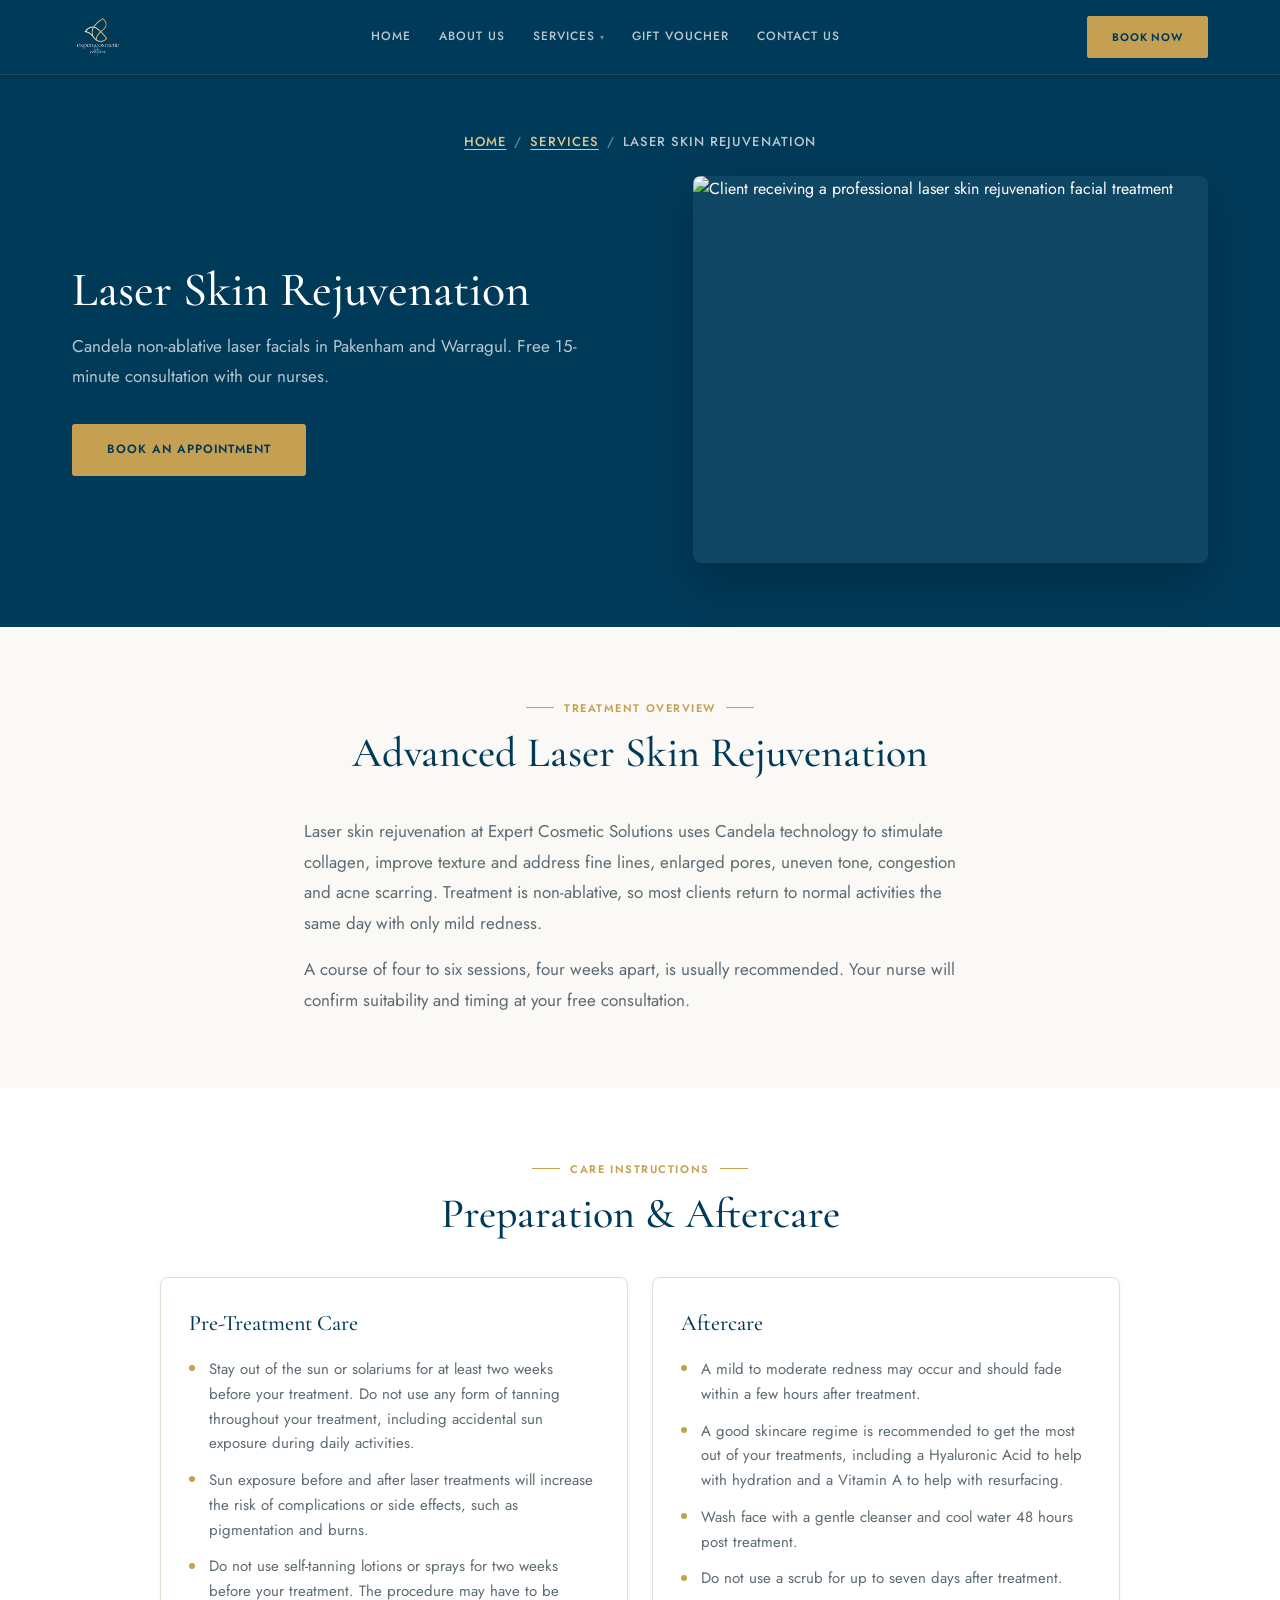
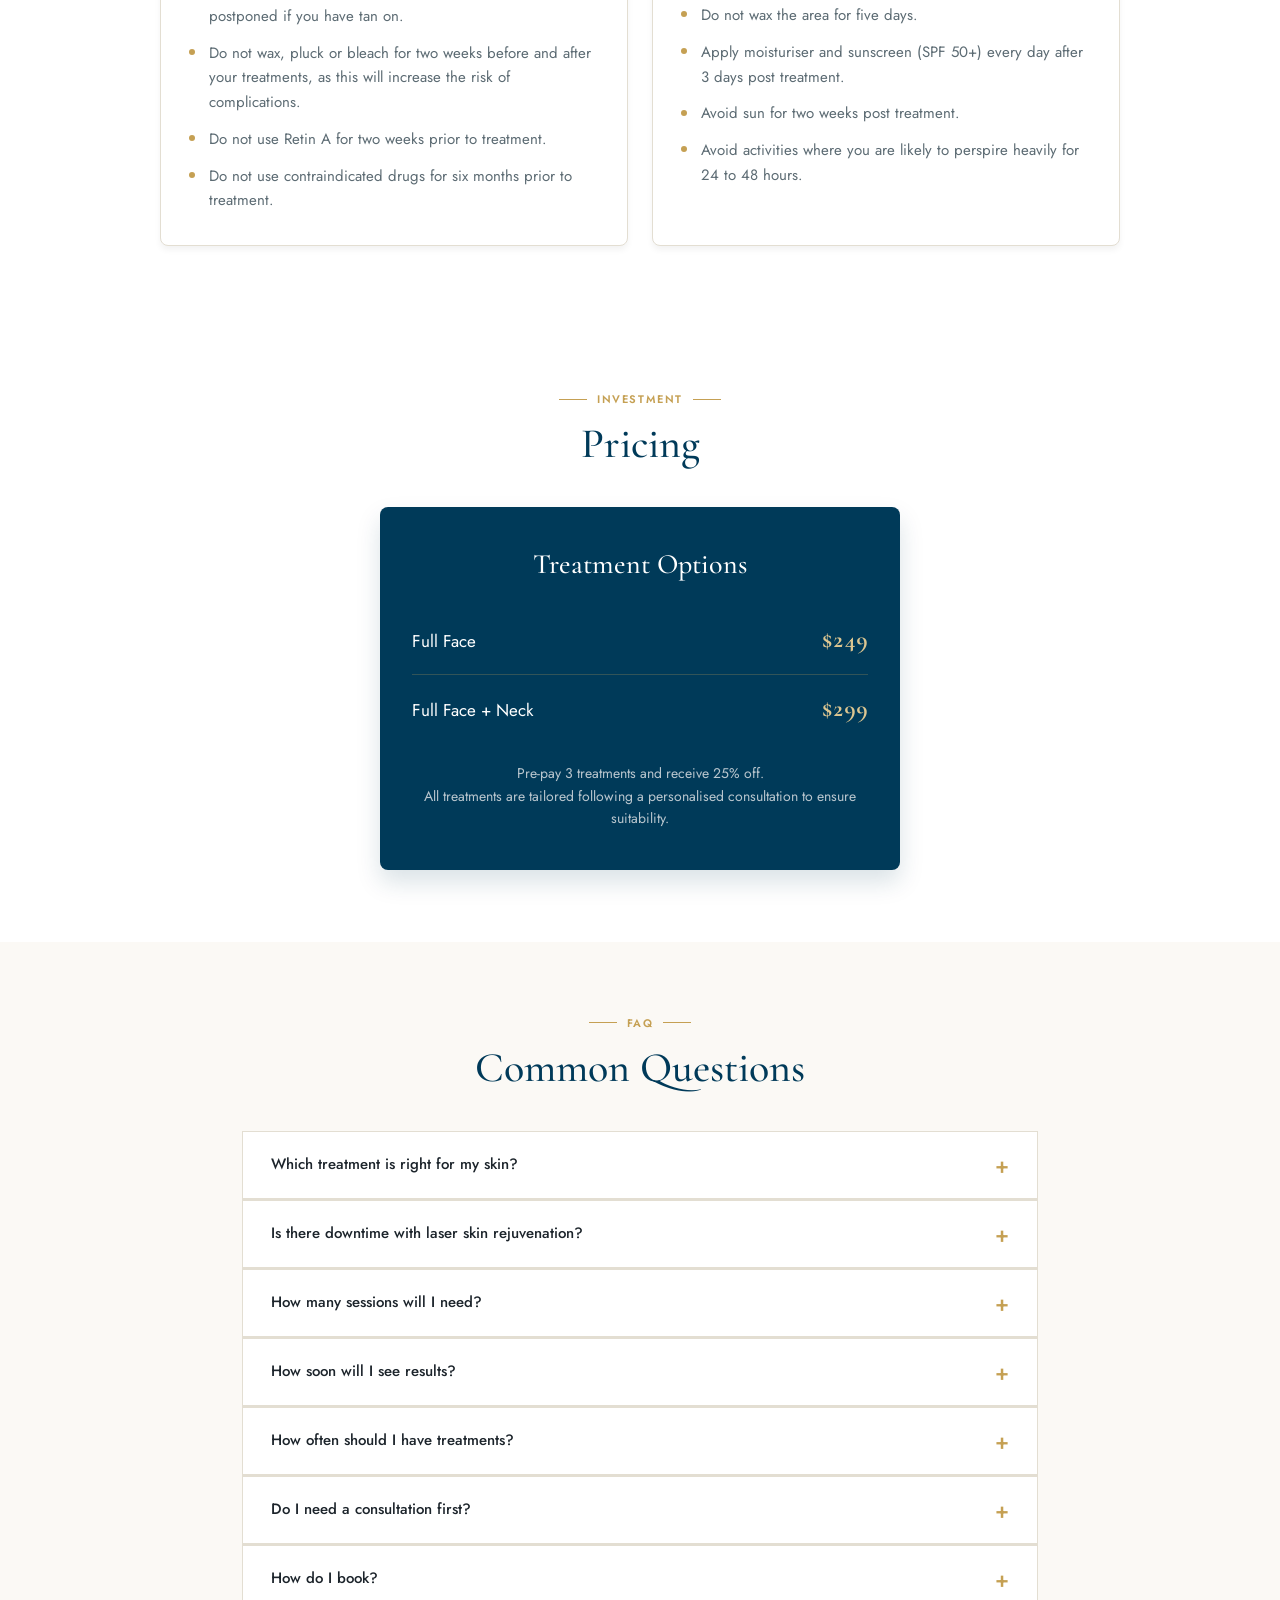
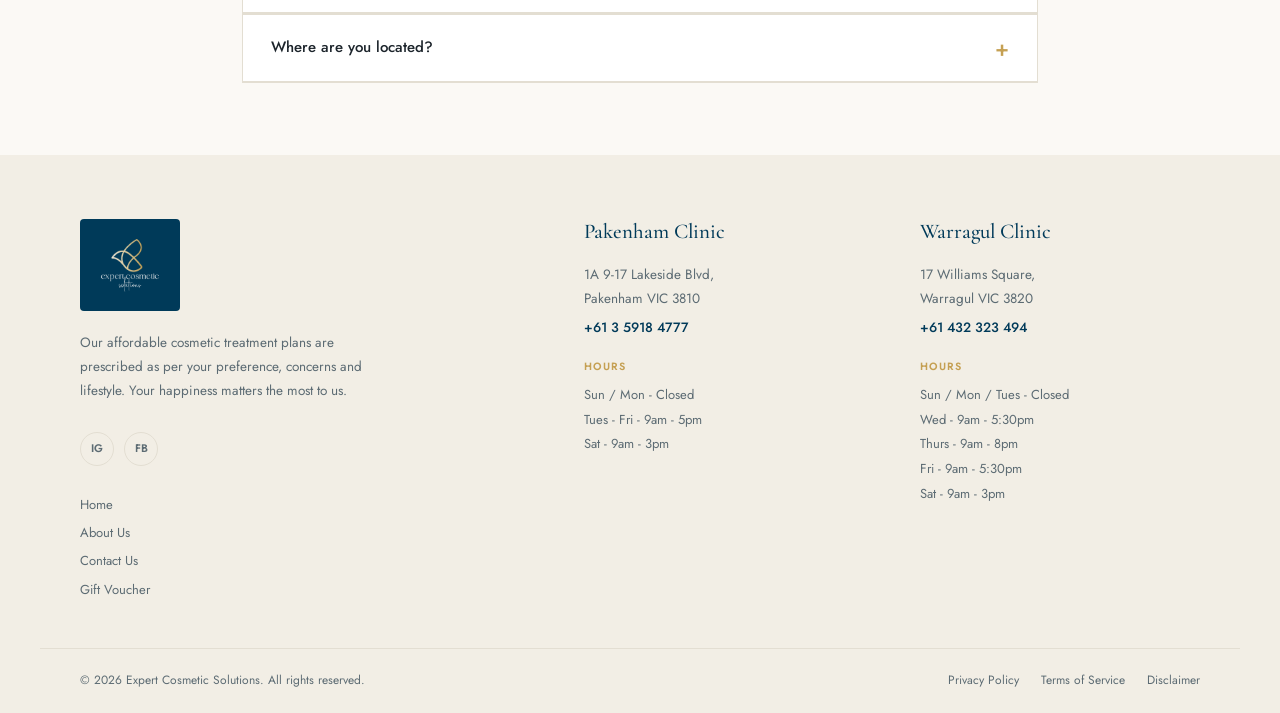
==== commit 42b0de7c: "fixed sample image sources" ====
--- a/laser-skin-rejuvenation.html
+++ b/laser-skin-rejuvenation.html
@@ -18,7 +18,7 @@
 <header id="header">
   <div class="header-inner">
     <a href="index.html" class="site-logo-link">
-      <img class="site-logo" data-ecs-asset="logoMark" alt="Expert Cosmetic Solutions" width="44" height="44">
+      <img class="brand-logo" src="assets/Expert-Cosmetic-Solutions-Logo-Transparent.png" data-ecs-asset="logoBrand" alt="Expert Cosmetic Solutions" width="132" height="132">
     </a>
     <nav id="desktopNav" aria-label="Primary">
       <a href="index.html">Home</a>
@@ -72,71 +72,36 @@
     </nav>
     <div class="page-hero-grid">
       <div class="page-hero-copy">
-        <p class="accent-script">Candela Laser Technology</p>
         <h1 id="service-title">Laser Skin Rejuvenation</h1>
-        <p class="lead">Book your appointment now for a free 15-minute consultation with our experienced nurses.</p>
+        <p class="lead">Candela non-ablative laser facials in Pakenham and Warragul. Free 15-minute consultation with our nurses.</p>
         <a href="https://bookings.gettimely.com/expertcosmeticsolutions1/book" target="_blank" rel="noopener noreferrer" class="btn btn-secondary">Book an Appointment</a>
       </div>
       <figure class="page-hero-media">
-        <img data-ecs-asset="serviceLaserRejuvenation" alt="Illustration representing laser skin rejuvenation treatment" width="640" height="480" loading="eager" decoding="async">
-        <figcaption class="visually-hidden">Laser skin rejuvenation treatment illustration</figcaption>
+        <img src="https://images.unsplash.com/photo-1576091160399-112ba8d25d1d?auto=format&fit=crop&w=1400&h=1050&q=80" data-ecs-asset="laserRejuvenationHero" alt="Client receiving a professional laser skin rejuvenation facial treatment" width="640" height="480" loading="eager" decoding="async">
       </figure>
     </div>
   </div>
 </section>
 
-<div class="stat-banner" aria-label="Clinic credentials">
-  <div class="page-wrap">
-    <div class="stat-row">
-      <div class="stat-item">
-        <div class="number">8+</div>
-        <div class="label">Beauty &amp; Medical Professionals Onsite</div>
-      </div>
-      <div class="stat-item">
-        <div class="number">3000+</div>
-        <div class="label">Happy Customers</div>
-      </div>
-      <div class="stat-item">
-        <div class="number">20+</div>
-        <div class="label">Years Combined Experience</div>
-      </div>
-    </div>
-  </div>
-</div>
 
 <section class="content-section alt-bg" aria-labelledby="intro-heading">
   <div class="page-wrap">
     <div class="section-intro reveal">
-      <div class="section-label">Our Approach</div>
+      <div class="section-label">Treatment Overview</div>
       <h2 id="intro-heading">Advanced Laser Skin Rejuvenation</h2>
     </div>
-    <div class="intro-grid reveal">
-      <div class="prose prose-flush">
-        <p>At Expert Cosmetic Solutions we use Candela, one of the most reputable brands when it comes to laser skin rejuvenation. The laser uses waves of energy that vibrate the skin fibres, reorganising and stimulating collagen production, hydrating the skin and counteracting multiple skin concerns.</p>
-      </div>
-      <figure class="intro-media">
-        <img data-ecs-asset="aboutTeam" alt="Expert Cosmetic Solutions clinical team in Pakenham" width="600" height="800" loading="lazy" decoding="async">
-      </figure>
-    </div>
-  </div>
-</section>
-
-<section class="content-section" aria-labelledby="how-heading">
-  <div class="page-wrap">
     <div class="prose reveal">
-      <h2 id="how-heading">How It Works</h2>
-      <p>The laser uses waves of energy that vibrate the skin fibres, reorganising and stimulating collagen production, hydrating the skin and counteracting multiple skin concerns. Skin rejuvenation and laser facials are also able to target specific skin problems such as fine lines, wrinkles, enlarged pores, uneven skin tone, congestion, acne scarring and more, resulting in firmer, brighter and more plump skin.</p>
-      <p>A minimum of four to six treatments is recommended, four weeks apart. Response may vary and some clients may need additional treatments. Some conditions may reoccur and require touch-up treatments. Non-ablative skin rejuvenation is a gradual process and typically clients require ongoing treatments as part of their normal skincare routine.</p>
-    </div>
-  </div>
-</section>
-
-<section class="content-section alt-bg" aria-labelledby="care-heading">
+      <p>Laser skin rejuvenation at Expert Cosmetic Solutions uses Candela technology to stimulate collagen, improve texture and address fine lines, enlarged pores, uneven tone, congestion and acne scarring. Treatment is non-ablative, so most clients return to normal activities the same day with only mild redness.</p>
+      <p>A course of four to six sessions, four weeks apart, is usually recommended. Your nurse will confirm suitability and timing at your free consultation.</p>
+    </div>
+  </div>
+</section>
+
+<section class="content-section" aria-labelledby="care-heading">
   <div class="page-wrap">
     <div class="section-intro reveal">
-      <div class="section-label">Before &amp; After</div>
-      <h2 id="care-heading">Pre-Treatment Care &amp; Aftercare</h2>
-      <p class="section-subtitle">Follow these guidelines to prepare for your treatment and support optimal healing.</p>
+      <div class="section-label">Care Instructions</div>
+      <h2 id="care-heading">Preparation &amp; Aftercare</h2>
     </div>
     <div class="care-grid reveal">
       <article class="care-card">
@@ -190,44 +155,24 @@
   </div>
 </section>
 
-<section id="bookcta" class="service-book-cta" aria-labelledby="book-heading">
-  <div class="bookcta-content reveal">
-    <p class="accent-script">Free Consultation</p>
-    <h2 id="book-heading">Book a Consultation With Us</h2>
-    <p>You can book a consultation by reaching out via Instagram, phone, text or through our website. We will assess your skin and guide you through your options so you feel confident in your decision.</p>
-    <a href="https://bookings.gettimely.com/expertcosmeticsolutions1/book" target="_blank" rel="noopener noreferrer" class="btn btn-secondary">Book an Appointment</a>
-  </div>
-</section>
-
 <section id="faq" class="content-section alt-bg" aria-labelledby="faq-heading">
   <div class="page-wrap faq-shell">
     <div class="faq-header reveal">
       <div class="section-label">FAQ</div>
-      <h2 id="faq-heading">Got Questions About Our Treatments?</h2>
-      <p class="section-subtitle">Common questions about laser skin rejuvenation and booking with us.</p>
+      <h2 id="faq-heading">Common Questions</h2>
     </div>
     <div class="faq-list reveal" id="faqList"></div>
-    <div class="faq-more reveal">
-      <a href="https://expertcosmeticsolutions.com.au/contact-us/" target="_blank" rel="noopener noreferrer">Have questions? Get in touch today</a>
-    </div>
   </div>
 </section>
 
 </main>
 
-<div class="disclaimer-link">
-  <a href="https://expertcosmeticsolutions.com.au/disclaimer-policy/" target="_blank" rel="noopener noreferrer">Disclaimer Policy</a>
-</div>
-
 <footer id="contact">
-  <div class="footer-cta">
-    <div class="accent-script">Ready?</div>
-    <h2>Ready to Feel Like You, Again?</h2>
-    <a href="https://bookings.gettimely.com/expertcosmeticsolutions1/book" target="_blank" rel="noopener noreferrer" class="btn btn-primary">Book an Appointment</a>
-  </div>
   <div class="footer-content">
     <div class="footer-brand">
-      <img class="footer-logo" data-ecs-asset="logoFooter" alt="" width="40" height="40">
+      <div class="brand-logo-wrap">
+        <img class="brand-logo" src="assets/Expert-Cosmetic-Solutions-Logo-Transparent.png" data-ecs-asset="logoBrand" alt="Expert Cosmetic Solutions" width="108" height="108">
+      </div>
       <p>Our affordable cosmetic treatment plans are prescribed as per your preference, concerns and lifestyle. Your happiness matters the most to us.</p>
       <div class="footer-socials">
         <a href="https://www.instagram.com/expertcosmeticsolutions/" target="_blank" rel="noopener noreferrer" class="social-btn" aria-label="Instagram">IG</a>
--- a/css/main.css
+++ b/css/main.css
@@ -122,10 +122,10 @@
   @media (prefers-reduced-motion: reduce) {
     html { scroll-behavior: auto; }
 
-    .hero-content > *,
-    .hero-image-wrap,
-    .hero-img,
-    .trust-badge {
+    .home-page .hero-content > *,
+    .home-page .hero-image-wrap,
+    .home-page .hero-img,
+    .home-page .trust-badge {
       animation: none !important;
       opacity: 1 !important;
       transform: none !important;
@@ -160,18 +160,85 @@
       border-color var(--motion-base) var(--motion-ease-soft);
   }
   header > div { max-width: 1200px; margin: 0 auto; padding: 0 32px; display: flex; align-items: center; justify-content: space-between; height: 74px; }
-  
-  header a:first-child img { filter: brightness(0) invert(1); width: 44px; height: 44px; object-fit: contain; }
+
+  .site-logo-link {
+    display: flex;
+    align-items: center;
+    flex-shrink: 0;
+  }
+
+  .brand-logo {
+    display: block;
+    height: 52px;
+    width: auto;
+    max-width: 132px;
+    object-fit: contain;
+  }
+
+  .brand-logo-wrap {
+    display: inline-flex;
+    align-items: center;
+    justify-content: center;
+    padding: 10px 14px;
+    background: var(--primary);
+    border-radius: 4px;
+    margin-bottom: 20px;
+  }
+
+  .brand-logo-wrap .brand-logo {
+    height: 72px;
+    max-width: 108px;
+  }
   
   nav { display: flex; align-items: center; gap: 28px; font-size: 12px; letter-spacing: 0.08em; text-transform: uppercase; font-weight: 500; }
   nav a { color: var(--text-lighter); transition: color var(--motion-base) var(--motion-ease-soft); position: relative; }
   nav a:hover { color: var(--accent); }
   
   .svc-parent { position: relative; }
-  #svcDrop { position: absolute; top: calc(100% + 8px); left: -16px; background: #fff; border: 1px solid var(--border); border-radius: 3px; padding: 8px 0; min-width: 240px; box-shadow: 0 12px 32px rgba(0, 58, 89, 0.12); opacity: 0; pointer-events: none; transform: translateY(-6px); transition: opacity var(--motion-base) var(--motion-ease-soft), transform var(--motion-base) var(--motion-ease-soft); }
-  .svc-parent:hover #svcDrop { opacity: 1; pointer-events: all; transform: translateY(0); }
-  
-  .svc-drop-link { display: block; padding: 10px 20px; font-size: 12px; color: var(--text-light); text-transform: none; letter-spacing: 0.02em; border-bottom: 1px solid var(--pale); transition: background-color var(--motion-fast) var(--motion-ease-soft), color var(--motion-fast) var(--motion-ease-soft); font-weight: 400; }
+
+  #svcDrop {
+    position: absolute;
+    top: 100%;
+    left: -16px;
+    margin-top: 0;
+    background: #fff;
+    border: 1px solid var(--border);
+    border-radius: 3px;
+    padding: 8px 0;
+    min-width: 240px;
+    box-shadow: 0 12px 32px rgba(0, 58, 89, 0.12);
+    opacity: 0;
+    visibility: hidden;
+    pointer-events: none;
+    transform: translateY(4px);
+    transition:
+      opacity var(--motion-fast) var(--motion-ease-soft),
+      transform var(--motion-fast) var(--motion-ease-soft),
+      visibility var(--motion-fast) var(--motion-ease-soft);
+    transition-delay: 0.12s, 0.12s, 0.12s;
+    z-index: 300;
+  }
+
+  /* Invisible bridge so the cursor can reach the menu without leaving hover */
+  #svcDrop::before {
+    content: '';
+    position: absolute;
+    left: 0;
+    right: 0;
+    top: -14px;
+    height: 14px;
+  }
+
+  .svc-parent:hover #svcDrop,
+  .svc-parent:focus-within #svcDrop {
+    opacity: 1;
+    visibility: visible;
+    pointer-events: auto;
+    transform: translateY(0);
+    transition-delay: 0s, 0s, 0s;
+  }
+  
+  .svc-drop-link { display: block; padding: 10px 20px; font-size: 12px; color: var(--text-light); text-transform: none; letter-spacing: 0.02em; border-bottom: 1px solid var(--pale); transition: background-color var(--motion-fast) var(--motion-ease-soft), color var(--motion-fast) var(--motion-ease-soft); font-weight: 400; cursor: pointer; }
   .svc-drop-link:last-child { border-bottom: none; }
   .svc-drop-link:hover { background: var(--light); color: var(--primary); }
   
@@ -193,6 +260,41 @@
   
   .section-label { font-size: 11px; letter-spacing: 0.14em; text-transform: uppercase; color: var(--accent); font-weight: 600; margin-bottom: 14px; display: flex; align-items: center; gap: 10px; }
   .section-label::before { content: ''; width: 28px; height: 1px; background: var(--accent); flex-shrink: 0; }
+
+  /* Centered section labels: — Label — */
+  .section-intro .section-label,
+  .faq-header .section-label,
+  .why-header .section-label,
+  .services-header .section-label,
+  .priority-header .section-label,
+  .insta-header .section-label {
+    justify-content: center;
+  }
+
+  .section-intro .section-label::after,
+  .faq-header .section-label::after,
+  .why-header .section-label::after,
+  .services-header .section-label::after,
+  .priority-header .section-label::after,
+  .insta-header .section-label::after {
+    content: '';
+    width: 28px;
+    height: 1px;
+    background: var(--accent);
+    flex-shrink: 0;
+  }
+
+  .section-intro,
+  .faq-header {
+    text-align: center;
+    max-width: 42rem;
+    margin: 0 auto 2.5rem;
+  }
+
+  .section-intro h2,
+  .faq-header h2 {
+    text-wrap: balance;
+  }
   
   h1, h2, h3 { font-family: var(--font-brand-serif); color: var(--primary); font-weight: 500; }
   h2 { font-size: 42px; line-height: 1.07; margin-bottom: 16px; }
@@ -214,13 +316,21 @@
   .btn-outline:hover { border-color: var(--primary); color: var(--primary); }
   
   /* HERO */
-  .hero-grid { display: grid; grid-template-columns: 1fr 1fr; min-height: 680px; background: var(--light); position: relative; gap: 0; }
+  .hero-grid {
+    display: grid;
+    grid-template-columns: 1fr 1fr;
+    min-height: 520px;
+    background: var(--light);
+    position: relative;
+    gap: 0;
+    align-items: stretch;
+  }
   .hero-text,
   .hero-content {
     display: flex;
     flex-direction: column;
     justify-content: center;
-    padding: 80px 64px;
+    padding: 48px 44px;
     position: relative;
     z-index: 2;
   }
@@ -234,21 +344,22 @@
     margin-bottom: 8px;
   }
 
-  .hero-text h1 { font-size: 54px; line-height: 1.08; margin-bottom: 22px; }
-  .hero-text > p { font-size: 15.5px; color: var(--text-light); max-width: 440px; margin-bottom: 36px; line-height: 1.8; }
-  
-  .hero-buttons { display: flex; flex-wrap: wrap; gap: 12px; margin-bottom: 52px; }
+  .hero-text h1 { font-size: 46px; line-height: 1.08; margin-bottom: 16px; }
+  .hero-text > p { font-size: 15px; color: var(--text-light); max-width: 420px; margin-bottom: 24px; line-height: 1.75; }
+  
+  .hero-buttons { display: flex; flex-wrap: wrap; gap: 10px; margin-bottom: 28px; }
   .hero-buttons .btn { margin: 0; }
   
-  .stat-row { display: flex; gap: 56px; padding-top: 32px; border-top: 1px solid var(--border); }
+  .stat-row { display: flex; gap: 32px; padding-top: 20px; border-top: 1px solid var(--border); }
   .stat-row > div { flex: 1; }
-  .stat-row .number { font-family: var(--font-brand-serif); font-size: 36px; color: var(--accent); font-weight: 600; line-height: 1; }
-  .stat-row .label { font-size: 10px; letter-spacing: 0.08em; text-transform: uppercase; color: var(--text-light); margin-top: 6px; line-height: 1.4; font-weight: 500; }
+  .stat-row .number { font-family: var(--font-brand-serif); font-size: 30px; color: var(--accent); font-weight: 600; line-height: 1; }
+  .stat-row .label { font-size: 9.5px; letter-spacing: 0.08em; text-transform: uppercase; color: var(--text-light); margin-top: 5px; line-height: 1.35; font-weight: 500; }
   
   .hero-image-wrap {
     position: relative;
     overflow: hidden;
-    min-height: 100%;
+    min-height: 0;
+    height: 100%;
   }
 
   .hero-image-wrap::before {
@@ -257,8 +368,8 @@
     inset: 0;
     background: linear-gradient(
       to bottom,
-      rgba(0, 58, 89, 0.3) 0%,
-      rgba(0, 58, 89, 0.8) 100%
+      rgba(0, 58, 89, 0.15) 0%,
+      rgba(0, 58, 89, 0.55) 100%
     );
     z-index: 1;
     pointer-events: none;
@@ -267,17 +378,19 @@
   .hero-img {
     width: 100%;
     height: 100%;
+    min-height: 520px;
     object-fit: cover;
+    object-position: center 30%;
     display: block;
     position: relative;
     z-index: 0;
     animation: heroImageEnter calc(var(--motion-slow) + 120ms) var(--motion-ease-soft) 0.1s both;
   }
   
-  .trust-badge {
+  .home-page .hero-grid .trust-badge {
     position: absolute;
-    bottom: 28px;
-    left: 28px;
+    bottom: 20px;
+    left: 20px;
     z-index: 2;
     background: rgba(251, 249, 245, 0.96);
     padding: 14px 20px;
@@ -289,9 +402,9 @@
     backdrop-filter: blur(8px);
     animation: fadeIn var(--motion-slow) var(--motion-ease-soft) 0.38s both;
   }
-  .trust-badge-icon { width: 28px; height: 28px; background: var(--primary); border-radius: 50%; display: flex; align-items: center; justify-content: center; color: var(--accent); font-size: 12px; flex-shrink: 0; }
-  .trust-badge-text { font-size: 10px; letter-spacing: 0.08em; text-transform: uppercase; color: var(--text-light); }
-  .trust-badge-subtext { font-family: var(--font-brand-serif); font-size: 15px; color: var(--primary); font-weight: 500; }
+  .home-page .trust-badge-icon { width: 28px; height: 28px; background: var(--primary); border-radius: 50%; display: flex; align-items: center; justify-content: center; color: var(--accent); font-size: 12px; flex-shrink: 0; }
+  .home-page .trust-badge-text { font-size: 10px; letter-spacing: 0.08em; text-transform: uppercase; color: var(--text-light); }
+  .home-page .trust-badge-subtext { font-family: var(--font-brand-serif); font-size: 15px; color: var(--primary); font-weight: 500; }
   
   /* ABOUT */
   #about { padding: 104px 0; background: #fff; }
@@ -313,7 +426,13 @@
   
   /* WHY ECS */
   #whyecs { padding: 104px 0; background: var(--light); }
-  .why-header { text-align: center; max-width: 580px; margin: 0 auto 56px; }
+  .why-header,
+  .services-header,
+  .priority-header {
+    text-align: center;
+    max-width: 42rem;
+    margin: 0 auto 2.5rem;
+  }
   
   .features-grid { display: grid; grid-template-columns: repeat(3, 1fr); gap: 2px; background: var(--border); border: 1px solid var(--border); }
   .feature-card { background: #fff; padding: 38px 34px; }
@@ -329,7 +448,6 @@
   
   /* SERVICES */
   #services { padding: 104px 0; background: #fff; }
-  .services-header { text-align: center; max-width: 560px; margin: 0 auto 56px; }
   
   .services-grid {
     display: grid;
@@ -388,7 +506,6 @@
   
   /* YOU ARE OUR PRIORITY */
   #priority { padding: 104px 0; background: var(--pale); }
-  .priority-header { text-align: center; max-width: 560px; margin: 0 auto 56px; }
   
   .priority-grid { display: grid; grid-template-columns: repeat(2, 1fr); gap: 2px; background: var(--border); border: 1px solid var(--border); max-width: 960px; margin: 0 auto; }
   .priority-item { background: #fff; padding: 34px 32px; }
@@ -405,7 +522,6 @@
   
   /* FAQ */
   #faq { padding: 104px 0; background: var(--light); }
-  .faq-header { text-align: center; max-width: 560px; margin: 0 auto 56px; }
   
   .faq-list { display: flex; flex-direction: column; gap: 2px; background: var(--border); border: 1px solid var(--border); max-width: 860px; margin: 0 auto; }
   .faq-item { background: #fff; }
@@ -425,8 +541,6 @@
   /* INSTAGRAM */
   #instagram { padding: 90px 0; background: #fff; }
   .insta-header { text-align: center; margin-bottom: 36px; }
-  .insta-header .section-label { justify-content: center; }
-  .insta-header .section-label::before { order: 2; }
   .insta-header h2 { margin-bottom: 10px; }
   .insta-header p { font-size: 14px; color: var(--text-light); margin-top: 10px; line-height: 1.7; }
   
@@ -445,7 +559,8 @@
   
   .footer-content { max-width: 1200px; margin: 0 auto; padding: 64px 40px 48px; display: grid; grid-template-columns: 1.6fr 1fr 1fr; gap: 56px; }
   
-  .footer-brand img { width: 40px; height: 40px; object-fit: contain; margin-bottom: 20px; filter: brightness(0) invert(1); }
+  .footer-brand .brand-logo-wrap { margin-bottom: 20px; }
+
   .footer-brand p { font-size: 13.5px; color: var(--text-light); line-height: 1.8; max-width: 290px; margin-bottom: 28px; }
   
   .footer-socials { display: flex; gap: 10px; margin-bottom: 28px; }
@@ -471,18 +586,20 @@
   /* RESPONSIVE */
   @media (max-width: 900px) {
     #desktopNav { display: none !important; }
+    #mobileMenu { display: block; }
   }
   
   @media (max-width: 768px) {
     html { font-size: 14px; }
     .services-grid { gap: 1.5rem; padding: 1.5rem; }
     header > div { padding: 0 16px; height: 60px; }
+    .brand-logo { height: 44px; max-width: 112px; }
     h2 { font-size: 32px !important; }
-    .hero-grid { grid-template-columns: 1fr !important; min-height: auto !important; }
-    .hero-text { padding: 40px 20px !important; }
-    .hero-text h1 { font-size: 36px !important; }
-    .hero-image-wrap { min-height: 300px; }
-    .hero-img { min-height: 300px; }
+    .hero-grid { grid-template-columns: 1fr !important; min-height: auto !important; max-height: none !important; }
+    .hero-text { padding: 36px 20px !important; }
+    .hero-text h1 { font-size: 34px !important; }
+    .hero-image-wrap { min-height: 0; max-height: none; height: auto; }
+    .hero-img { min-height: 260px; max-height: 320px; object-position: center 25%; }
     .stat-row { flex-direction: column !important; gap: 24px; }
     .hero-buttons { flex-direction: column !important; }
     .hero-buttons .btn { width: 100%; }
@@ -499,6 +616,7 @@
   
   @media (max-width: 480px) {
     header > div { padding: 0 12px; height: 56px; }
+    .brand-logo { height: 40px; max-width: 100px; }
     h2 { font-size: 28px !important; }
     .hero-text h1 { font-size: 28px !important; }
     .hero-text > p { font-size: 14px !important; }
--- a/css/service-page.css
+++ b/css/service-page.css
@@ -86,10 +86,10 @@
   display: block;
 }
 
-.service-page header .site-logo {
-  filter: brightness(0) invert(1);
-  width: 44px;
-  height: 44px;
+.service-page header .brand-logo {
+  height: 52px;
+  width: auto;
+  max-width: 132px;
   object-fit: contain;
 }
 
@@ -184,14 +184,6 @@
   text-align: center;
 }
 
-.section-intro .section-label {
-  justify-content: center;
-}
-
-.section-intro .section-label::before {
-  order: 2;
-}
-
 .section-intro h2 {
   text-wrap: balance;
 }
@@ -226,7 +218,7 @@
   display: grid;
   grid-template-columns: minmax(0, 1fr) minmax(280px, 360px);
   gap: clamp(2rem, 4vw, 3rem);
-  align-items: start;
+  align-items: center;
   max-width: 960px;
   margin: 0 auto;
 }
@@ -239,6 +231,10 @@
   aspect-ratio: 3 / 4;
 }
 
+.intro-media--landscape {
+  aspect-ratio: 4 / 3;
+}
+
 .intro-media img {
   width: 100%;
   height: 100%;
@@ -246,45 +242,39 @@
   display: block;
 }
 
-.stat-banner {
-  background: var(--pale);
-  border-top: 1px solid var(--border);
-  border-bottom: 1px solid var(--border);
-  padding: 2.5rem 0;
-}
-
-.stat-banner .stat-row {
-  display: grid;
-  grid-template-columns: repeat(3, minmax(0, 1fr));
-  gap: clamp(1.5rem, 4vw, 3rem);
-  max-width: 900px;
-  margin: 0 auto;
-  border-top: none;
-  padding-top: 0;
-}
-
-.stat-banner .stat-item {
-  text-align: center;
-}
-
-.stat-banner .number {
-  font-family: var(--font-brand-serif);
-  font-size: 2.25rem;
-  color: var(--accent);
-  font-weight: 600;
-  line-height: 1;
-  font-variant-numeric: tabular-nums;
-}
-
-.stat-banner .label {
-  font-size: 0.625rem;
-  letter-spacing: 0.08em;
-  text-transform: uppercase;
+.intro-caption {
+  padding: 0.875rem 1rem 0;
+  font-size: 0.8125rem;
   color: var(--text-light);
-  margin-top: 0.4rem;
-  max-width: 12rem;
-  margin-inline: auto;
-  line-height: 1.4;
+  line-height: 1.55;
+  text-align: center;
+}
+
+.intro-benefits {
+  list-style: none;
+  margin-top: 1.25rem;
+  display: flex;
+  flex-direction: column;
+  gap: 0.65rem;
+}
+
+.intro-benefits li {
+  position: relative;
+  padding-left: 1.25rem;
+  font-size: 0.9375rem;
+  color: var(--text-light);
+  line-height: 1.6;
+}
+
+.intro-benefits li::before {
+  content: '';
+  position: absolute;
+  left: 0;
+  top: 0.55em;
+  width: 6px;
+  height: 6px;
+  border-radius: 50%;
+  background: var(--accent);
 }
 
 .care-grid {
@@ -443,11 +433,6 @@
   max-width: 860px;
 }
 
-.faq-shell .faq-header {
-  text-align: center;
-  margin-bottom: 2.5rem;
-}
-
 .faq-shell .faq-list {
   margin-inline: auto;
 }
@@ -468,9 +453,12 @@
   padding-bottom: 2px;
 }
 
-.service-page .footer-logo {
-  filter: none;
-  object-fit: contain;
+.service-page .footer-cta {
+  display: none;
+}
+
+.service-page #faq {
+  padding: 4.5rem 0;
 }
 
 @media (max-width: 900px) {
@@ -524,11 +512,6 @@
 
   .page-wrap {
     padding: 0 1.25rem;
-  }
-
-  .stat-banner .stat-row {
-    grid-template-columns: 1fr;
-    gap: 1.75rem;
   }
 
   .care-grid {
